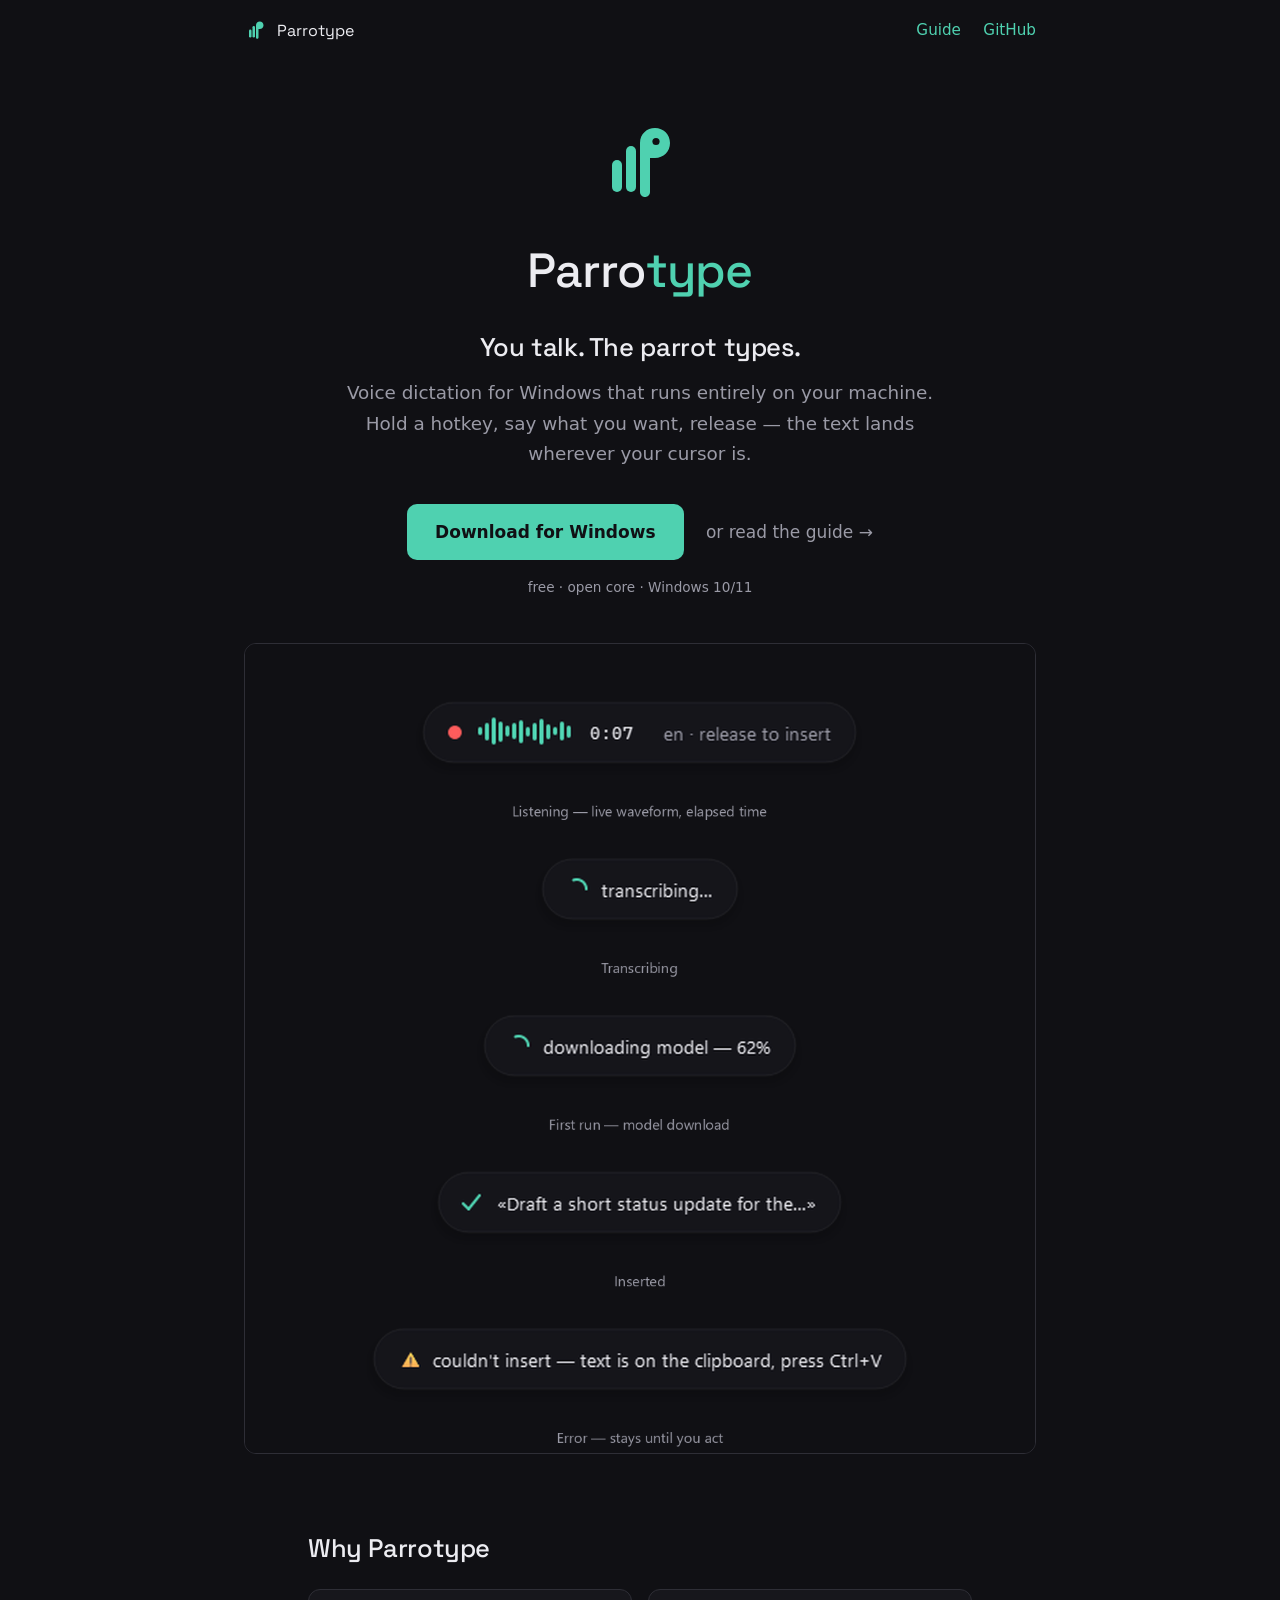
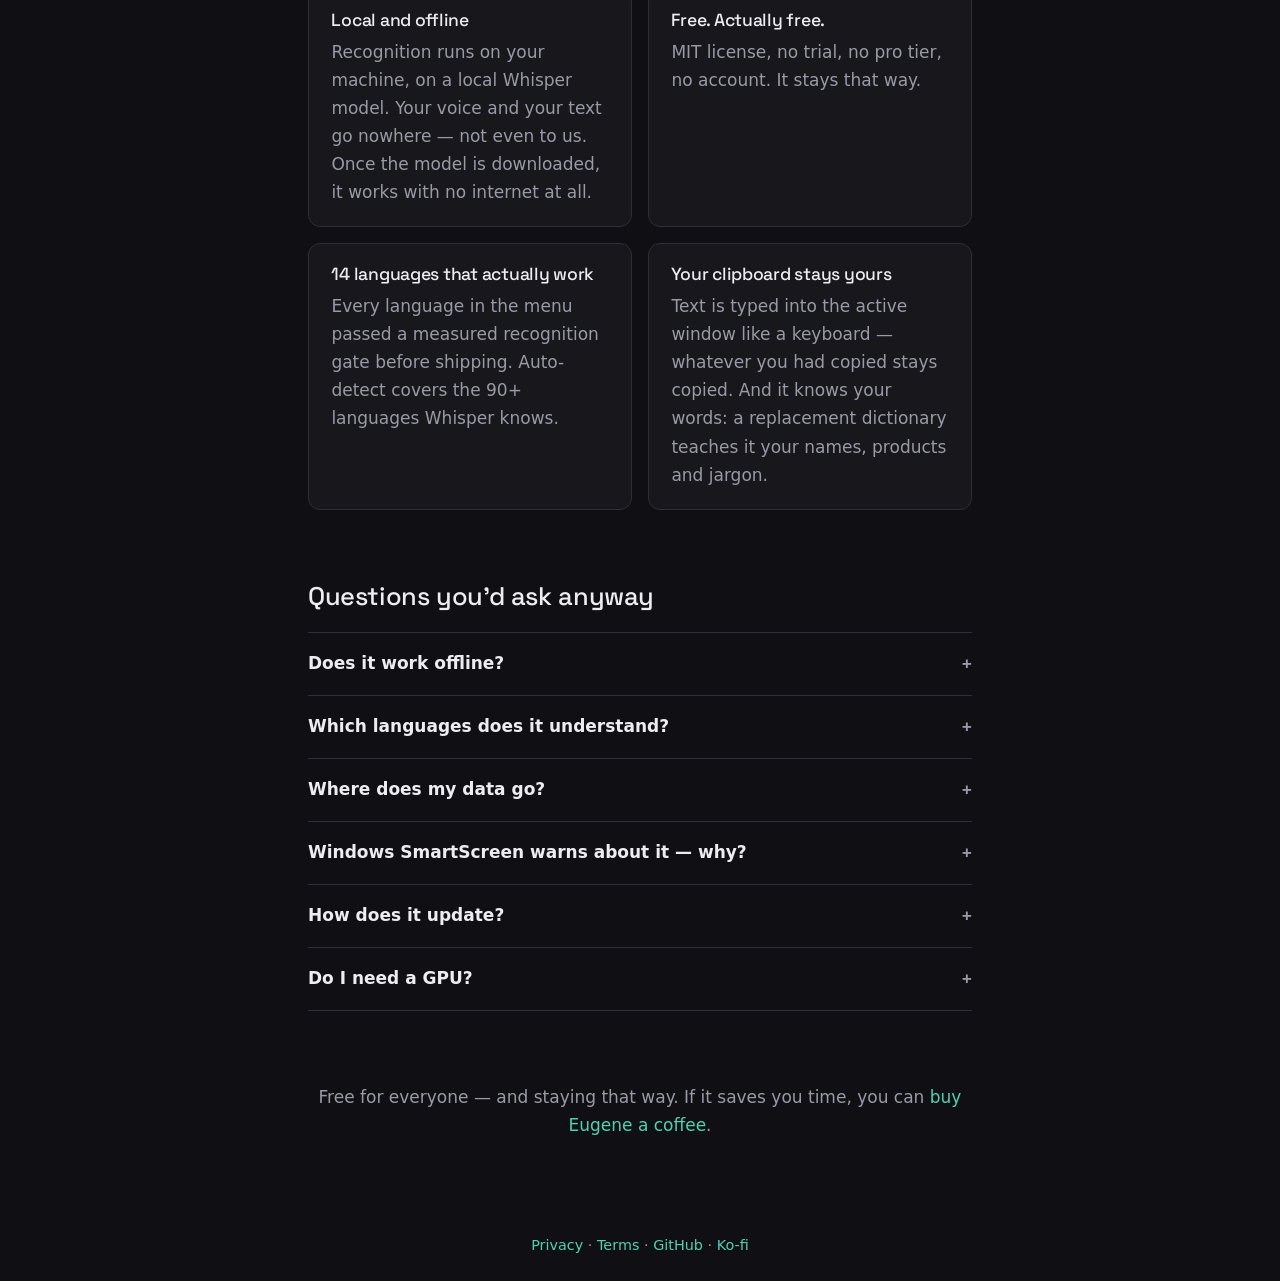
==== docs/site/index.html @ 649d9f48 "feat(site): landing + guide + legal pages, social preview, Pages deploy docs/site/: self-contained s" ====
<!DOCTYPE html>
<html lang="en">
<head>
<meta charset="utf-8">
<meta name="viewport" content="width=device-width, initial-scale=1">
<meta name="color-scheme" content="dark">
<meta name="theme-color" content="#101014">
<title>Parrotype — free local voice dictation for Windows</title>
<meta name="description" content="Hold a hotkey, speak, release — the text lands in whatever window you're in. Runs entirely on your machine: no cloud, no account, free forever.">
<link rel="canonical" href="https://yorxenhq.github.io/parrotype/">
<link rel="icon" type="image/svg+xml" href="favicon.svg">
<meta property="og:type" content="website">
<meta property="og:title" content="Parrotype — you talk, the parrot types">
<meta property="og:description" content="Free local voice dictation for Windows. No cloud, no account, works offline.">
<meta property="og:image" content="https://yorxenhq.github.io/parrotype/og.png">
<meta property="og:url" content="https://yorxenhq.github.io/parrotype/">
<meta name="twitter:card" content="summary_large_image">
<style>
:root{--bg:#101014;--surface:#17171C;--text:#ECECF1;--muted:#9A9AA6;--line:#2E2E36;--accent:#4FD1B0;--rec:#FF5C5C}
@font-face{font-family:"Space Grotesk";src:url(fonts/space-grotesk.woff2) format("woff2");font-weight:300 700;font-display:swap}
*{box-sizing:border-box}
body{background:var(--bg);color:var(--text);font:400 1.0625rem/1.65 "Segoe UI Variable Text","Segoe UI",system-ui,sans-serif;margin:0}
h1,h2,h3{font-family:"Space Grotesk","Segoe UI",sans-serif;font-weight:500;line-height:1.15;letter-spacing:-.015em}
code,kbd,pre{font-family:"Cascadia Code","Cascadia Mono",Consolas,ui-monospace,monospace}
a{color:var(--accent);text-decoration:none}
a:hover{text-decoration:underline}
::selection{background:#4FD1B033}
main{max-width:44rem;margin:0 auto;padding:0 1.25rem}
section{margin:4.5rem 0}
img{max-width:100%;border:1px solid var(--line);border-radius:12px}
kbd{background:var(--surface);border:1px solid var(--line);border-bottom-width:2px;border-radius:6px;padding:.1em .45em;font-size:.85em}
header.site{display:flex;align-items:center;justify-content:space-between;gap:1rem;max-width:52rem;margin:0 auto;padding:1.1rem 1.25rem}
header.site .brand{display:flex;align-items:center;gap:.55rem;color:var(--text);font-family:"Space Grotesk","Segoe UI",sans-serif;font-size:1rem}
header.site .brand:hover{text-decoration:none}
header.site nav{display:flex;gap:1.4rem;font-size:.95rem}
.hero{max-width:52rem;margin:3.5rem auto 0;padding:0 1.25rem;text-align:center}
.hero .mark{height:96px;width:auto}
.hero .wordmark{font-family:"Space Grotesk","Segoe UI",sans-serif;font-size:3rem;font-weight:500;letter-spacing:-.015em;margin:.6rem 0 0}
.hero .wordmark span{color:var(--accent)}
.hero h1{font-size:1.6rem;font-weight:500;margin:1.4rem 0 0}
.hero .pitch{color:var(--muted);font-size:1.15rem;max-width:38rem;margin:1rem auto 0}
.cta{margin:2.2rem 0 0;display:flex;align-items:center;justify-content:center;gap:1.4rem;flex-wrap:wrap}
.btn{background:var(--accent);color:#101014;font-weight:600;padding:.85rem 1.75rem;border-radius:10px;display:inline-block}
.btn:hover{filter:brightness(1.07);text-decoration:none}
.btn:focus-visible{outline:2px solid var(--accent);outline-offset:3px}
.cta-side{color:var(--muted)}
.fine{color:var(--muted);font-size:.85rem;margin-top:1rem}
.hero .shot{margin-top:2.8rem}
.cards{display:grid;grid-template-columns:repeat(auto-fit,minmax(280px,1fr));gap:1rem;margin-top:1.6rem}
.card{background:var(--surface);border:1px solid var(--line);border-radius:12px;padding:1.25rem 1.4rem}
.card h3{font-size:1.1rem;margin:0 0 .5rem}
.card p{color:var(--muted);margin:0}
details{border-top:1px solid var(--line)}
details:last-of-type{border-bottom:1px solid var(--line)}
summary{font-weight:600;padding:1rem 0;cursor:pointer;list-style:none;display:flex;justify-content:space-between;align-items:baseline;gap:1rem}
summary::-webkit-details-marker{display:none}
summary::after{content:"+";color:var(--muted);font-family:"Cascadia Code",Consolas,monospace}
details[open] summary::after{content:"−"}
details p{color:var(--muted);margin:0;padding-bottom:1rem}
.closer{text-align:center;color:var(--muted);margin:4.5rem 0 0}
footer{max-width:52rem;margin:4.5rem auto 0;padding:1.4rem 1.25rem 2.2rem;color:var(--muted);font-size:.9rem;text-align:center}
</style>
</head>
<body>

<header class="site">
  <a class="brand" href="./">
    <svg viewBox="0 0 96 96" width="24" height="24" aria-hidden="true" xmlns="http://www.w3.org/2000/svg"><rect x="20" y="42" width="10" height="32" rx="5" fill="#4FD1B0"/><rect x="34" y="28" width="10" height="46" rx="5" fill="#4FD1B0"/><path d="M48 74 L48 25 C48 16 54.8 10 63 10 C71.5 10 78 16.5 78 25 C78 33.5 71.5 40 63 40 L58 40 L58 74 C58 76.8 55.8 79 53 79 C50.2 79 48 76.8 48 74 Z" fill="#4FD1B0"/></svg>
    Parrotype
  </a>
  <nav>
    <a href="guide.html">Guide</a>
    <a href="https://github.com/yorxenhq/parrotype" rel="noopener">GitHub</a>
  </nav>
</header>

<div class="hero">
  <svg class="mark" viewBox="0 0 96 96" role="img" aria-label="Parrotype mark" xmlns="http://www.w3.org/2000/svg"><rect x="20" y="42" width="10" height="32" rx="5" fill="#4FD1B0"/><rect x="34" y="28" width="10" height="46" rx="5" fill="#4FD1B0"/><path d="M48 74 L48 25 C48 16 54.8 10 63 10 C71.5 10 78 16.5 78 25 C78 33.5 71.5 40 63 40 L58 40 L58 74 C58 76.8 55.8 79 53 79 C50.2 79 48 76.8 48 74 Z" fill="#4FD1B0"/><circle cx="64" cy="23.5" r="3.6" fill="#101014"/></svg>
  <p class="wordmark">Parro<span>type</span></p>
  <h1>You talk. The parrot types.</h1>
  <p class="pitch">Voice dictation for Windows that runs entirely on your machine. Hold a hotkey, say what you want, release — the text lands wherever your cursor is.</p>
  <div class="cta">
    <a class="btn" href="https://github.com/yorxenhq/parrotype/releases/latest" rel="noopener">Download for Windows</a>
    <a class="cta-side" href="guide.html">or read the guide →</a>
  </div>
  <p class="fine">free · open core · Windows 10/11</p>
  <p class="shot"><img src="img/pill-states.png" width="1100" alt="The Parrotype overlay pill: listening with a live waveform, transcribing, model download, inserted text, error state"></p>
</div>

<main>

<section>
  <h2>Why Parrotype</h2>
  <div class="cards">
    <div class="card">
      <h3>Local and offline</h3>
      <p>Recognition runs on your machine, on a local Whisper model. Your voice and your text go nowhere — not even to us. Once the model is downloaded, it works with no internet at all.</p>
    </div>
    <div class="card">
      <h3>Free. Actually free.</h3>
      <p>MIT license, no trial, no pro tier, no account. It stays that way.</p>
    </div>
    <div class="card">
      <h3>14 languages that actually work</h3>
      <p>Every language in the menu passed a measured recognition gate before shipping. Auto-detect covers the 90+ languages Whisper knows.</p>
    </div>
    <div class="card">
      <h3>Your clipboard stays yours</h3>
      <p>Text is typed into the active window like a keyboard — whatever you had copied stays copied. And it knows your words: a replacement dictionary teaches it your names, products and jargon.</p>
    </div>
  </div>
</section>

<section>
  <h2>Questions you'd ask anyway</h2>
  <details>
    <summary>Does it work offline?</summary>
    <p>Yes. The model downloads once on first run — ~75 MB to ~3 GB, you pick the size. After that, recognition is fully local; airplane mode is fine. The only other network call is an optional weekly check for a new version, and you can switch it off in Settings.</p>
  </details>
  <details>
    <summary>Which languages does it understand?</summary>
    <p>English, Russian, Spanish, German, French, Italian, Portuguese, Polish, Ukrainian, Dutch, Turkish, Japanese, Korean and Chinese — each passed a measured recognition-quality gate before it made the menu. Auto-detect covers the 90+ languages Whisper knows. The interface itself speaks English and Russian.</p>
  </details>
  <details>
    <summary>Where does my data go?</summary>
    <p>Nowhere. Audio is processed in memory and transcribed on your machine. Dictation history, if you keep it on, is a local file capped at the last 50 entries — you can clear it or turn it off. No accounts, no telemetry, no analytics.</p>
  </details>
  <details>
    <summary>Windows SmartScreen warns about it — why?</summary>
    <p>The installer isn't code-signed yet: certificates cost real money and Parrotype is free. Click "More info", then "Run anyway". If you'd rather trust the code than us — it's open source, build it yourself in four commands.</p>
  </details>
  <details>
    <summary>How does it update?</summary>
    <p>It doesn't touch anything by itself. Once a week it can ask GitHub whether a new version is out — one anonymous request, nothing about you is sent, and you can turn it off. Updating is just downloading the new installer.</p>
  </details>
  <details>
    <summary>Do I need a GPU?</summary>
    <p>No. On a regular CPU a phrase takes a couple of seconds with the default model. An NVIDIA GPU makes it near-instant — a 13-second phrase in about 0.8 s, measured — but that build runs from source.</p>
  </details>
</section>

<p class="closer">Free for everyone — and staying that way. If it saves you time, you can <a href="https://ko-fi.com/eugene_vovk" rel="noopener">buy Eugene a coffee</a>.</p>

</main>

<footer>
  <a href="privacy.html">Privacy</a> · <a href="terms.html">Terms</a> · <a href="https://github.com/yorxenhq/parrotype" rel="noopener">GitHub</a> · <a href="https://ko-fi.com/eugene_vovk" rel="noopener">Ko-fi</a>
</footer>

<script type="application/ld+json">
{
  "@context": "https://schema.org",
  "@type": "SoftwareApplication",
  "name": "Parrotype",
  "operatingSystem": "Windows 10, Windows 11",
  "applicationCategory": "UtilitiesApplication",
  "offers": { "@type": "Offer", "price": "0", "priceCurrency": "USD" },
  "downloadUrl": "https://github.com/yorxenhq/parrotype/releases/latest",
  "softwareVersion": "1.0.0",
  "license": "https://github.com/yorxenhq/parrotype/blob/main/LICENSE",
  "url": "https://yorxenhq.github.io/parrotype/",
  "image": "https://yorxenhq.github.io/parrotype/og.png",
  "screenshot": "https://yorxenhq.github.io/parrotype/img/pill-states.png",
  "author": { "@type": "Person", "name": "Eugene" }
}
</script>
<script type="application/ld+json">
{
  "@context": "https://schema.org",
  "@type": "FAQPage",
  "mainEntity": [
    {
      "@type": "Question",
      "name": "Does it work offline?",
      "acceptedAnswer": { "@type": "Answer", "text": "Yes. The model downloads once on first run — ~75 MB to ~3 GB, you pick the size. After that, recognition is fully local; airplane mode is fine. The only other network call is an optional weekly check for a new version, and you can switch it off in Settings." }
    },
    {
      "@type": "Question",
      "name": "Which languages does it understand?",
      "acceptedAnswer": { "@type": "Answer", "text": "English, Russian, Spanish, German, French, Italian, Portuguese, Polish, Ukrainian, Dutch, Turkish, Japanese, Korean and Chinese — each passed a measured recognition-quality gate before it made the menu. Auto-detect covers the 90+ languages Whisper knows. The interface itself speaks English and Russian." }
    },
    {
      "@type": "Question",
      "name": "Where does my data go?",
      "acceptedAnswer": { "@type": "Answer", "text": "Nowhere. Audio is processed in memory and transcribed on your machine. Dictation history, if you keep it on, is a local file capped at the last 50 entries — you can clear it or turn it off. No accounts, no telemetry, no analytics." }
    },
    {
      "@type": "Question",
      "name": "Windows SmartScreen warns about it — why?",
      "acceptedAnswer": { "@type": "Answer", "text": "The installer isn't code-signed yet: certificates cost real money and Parrotype is free. Click \"More info\", then \"Run anyway\". If you'd rather trust the code than us — it's open source, build it yourself in four commands." }
    },
    {
      "@type": "Question",
      "name": "How does it update?",
      "acceptedAnswer": { "@type": "Answer", "text": "It doesn't touch anything by itself. Once a week it can ask GitHub whether a new version is out — one anonymous request, nothing about you is sent, and you can turn it off. Updating is just downloading the new installer." }
    },
    {
      "@type": "Question",
      "name": "Do I need a GPU?",
      "acceptedAnswer": { "@type": "Answer", "text": "No. On a regular CPU a phrase takes a couple of seconds with the default model. An NVIDIA GPU makes it near-instant — a 13-second phrase in about 0.8 s, measured — but that build runs from source." }
    }
  ]
}
</script>

</body>
</html>
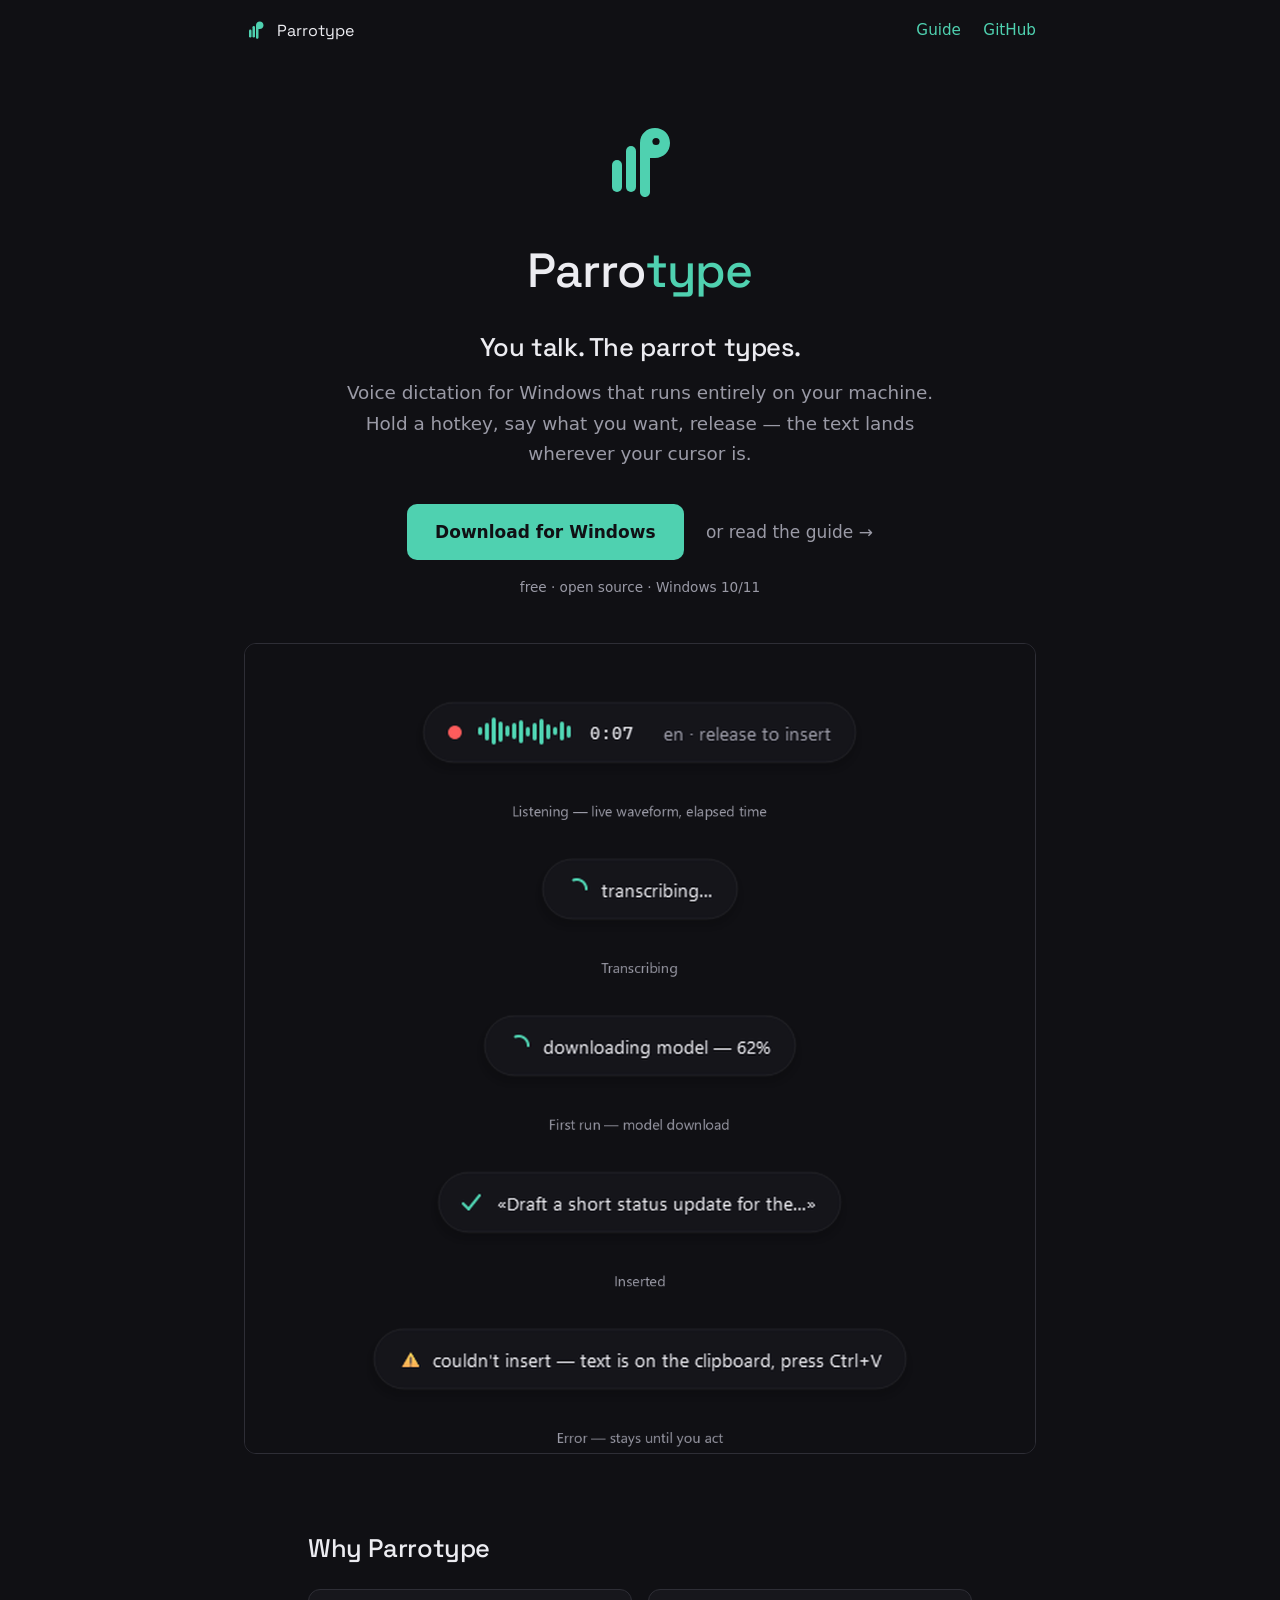
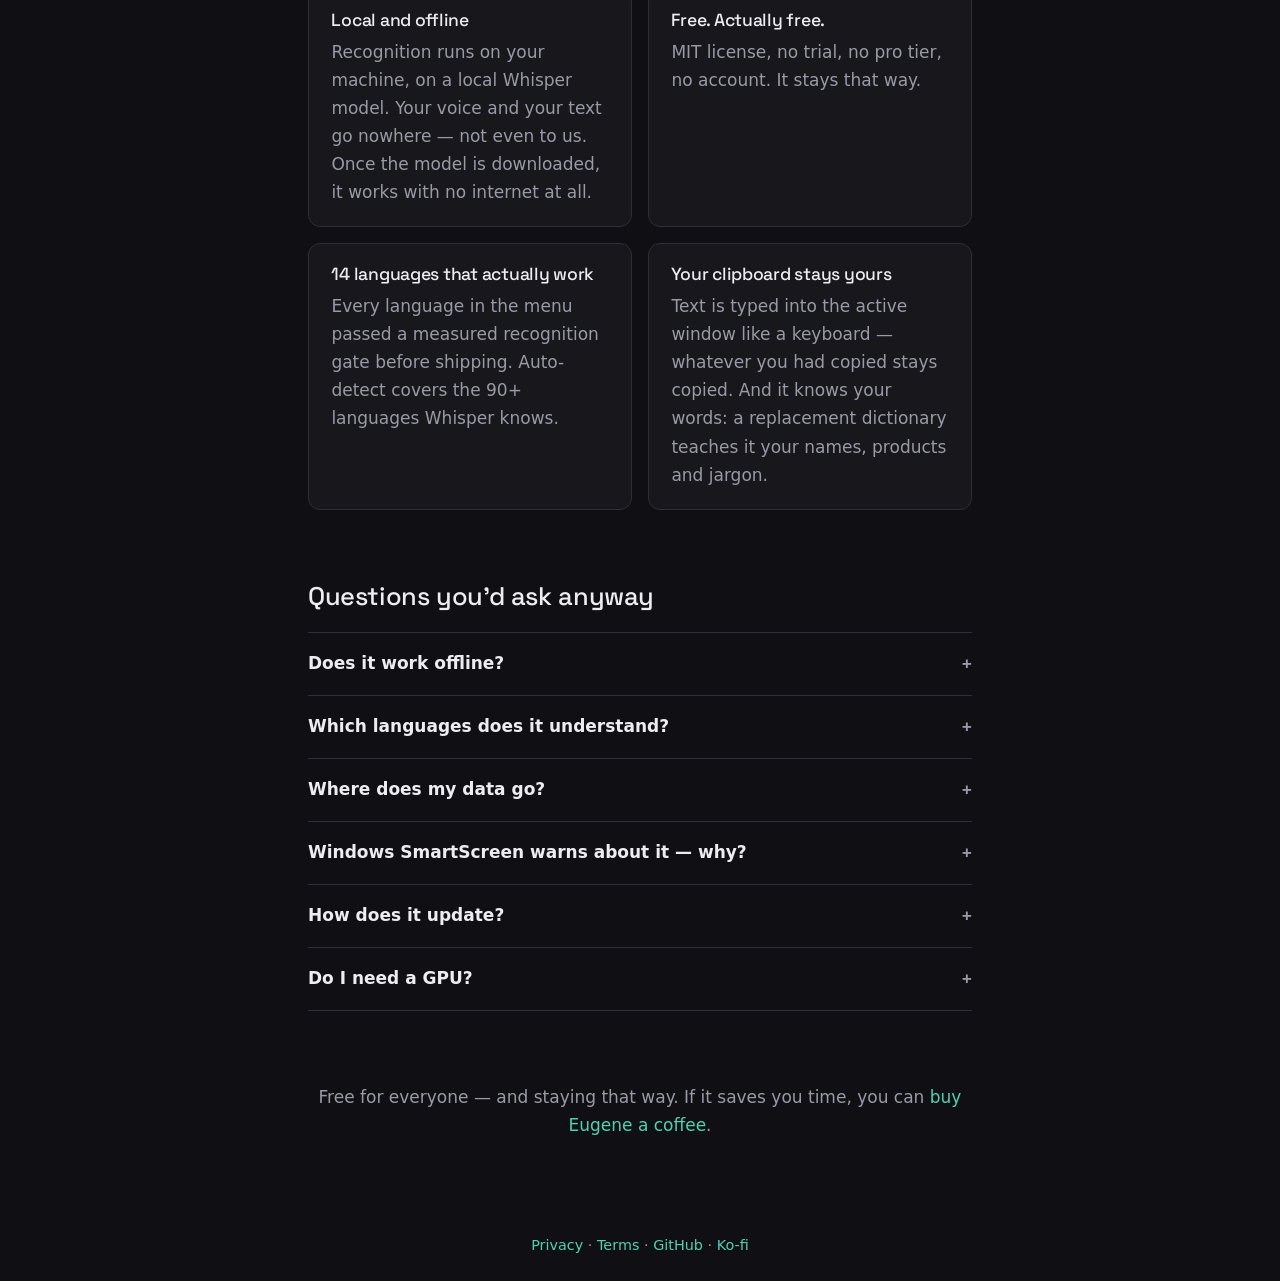
==== commit 77be5bd4: "polish: cherry-pass reviewer nits — open source wording, OFL shipped with site font, EN comment in R" ====
--- a/docs/site/index.html
+++ b/docs/site/index.html
@@ -83,7 +83,7 @@
     <a class="btn" href="https://github.com/yorxenhq/parrotype/releases/latest" rel="noopener">Download for Windows</a>
     <a class="cta-side" href="guide.html">or read the guide →</a>
   </div>
-  <p class="fine">free · open core · Windows 10/11</p>
+  <p class="fine">free · open source · Windows 10/11</p>
   <p class="shot"><img src="img/pill-states.png" width="1100" alt="The Parrotype overlay pill: listening with a live waveform, transcribing, model download, inserted text, error state"></p>
 </div>
 
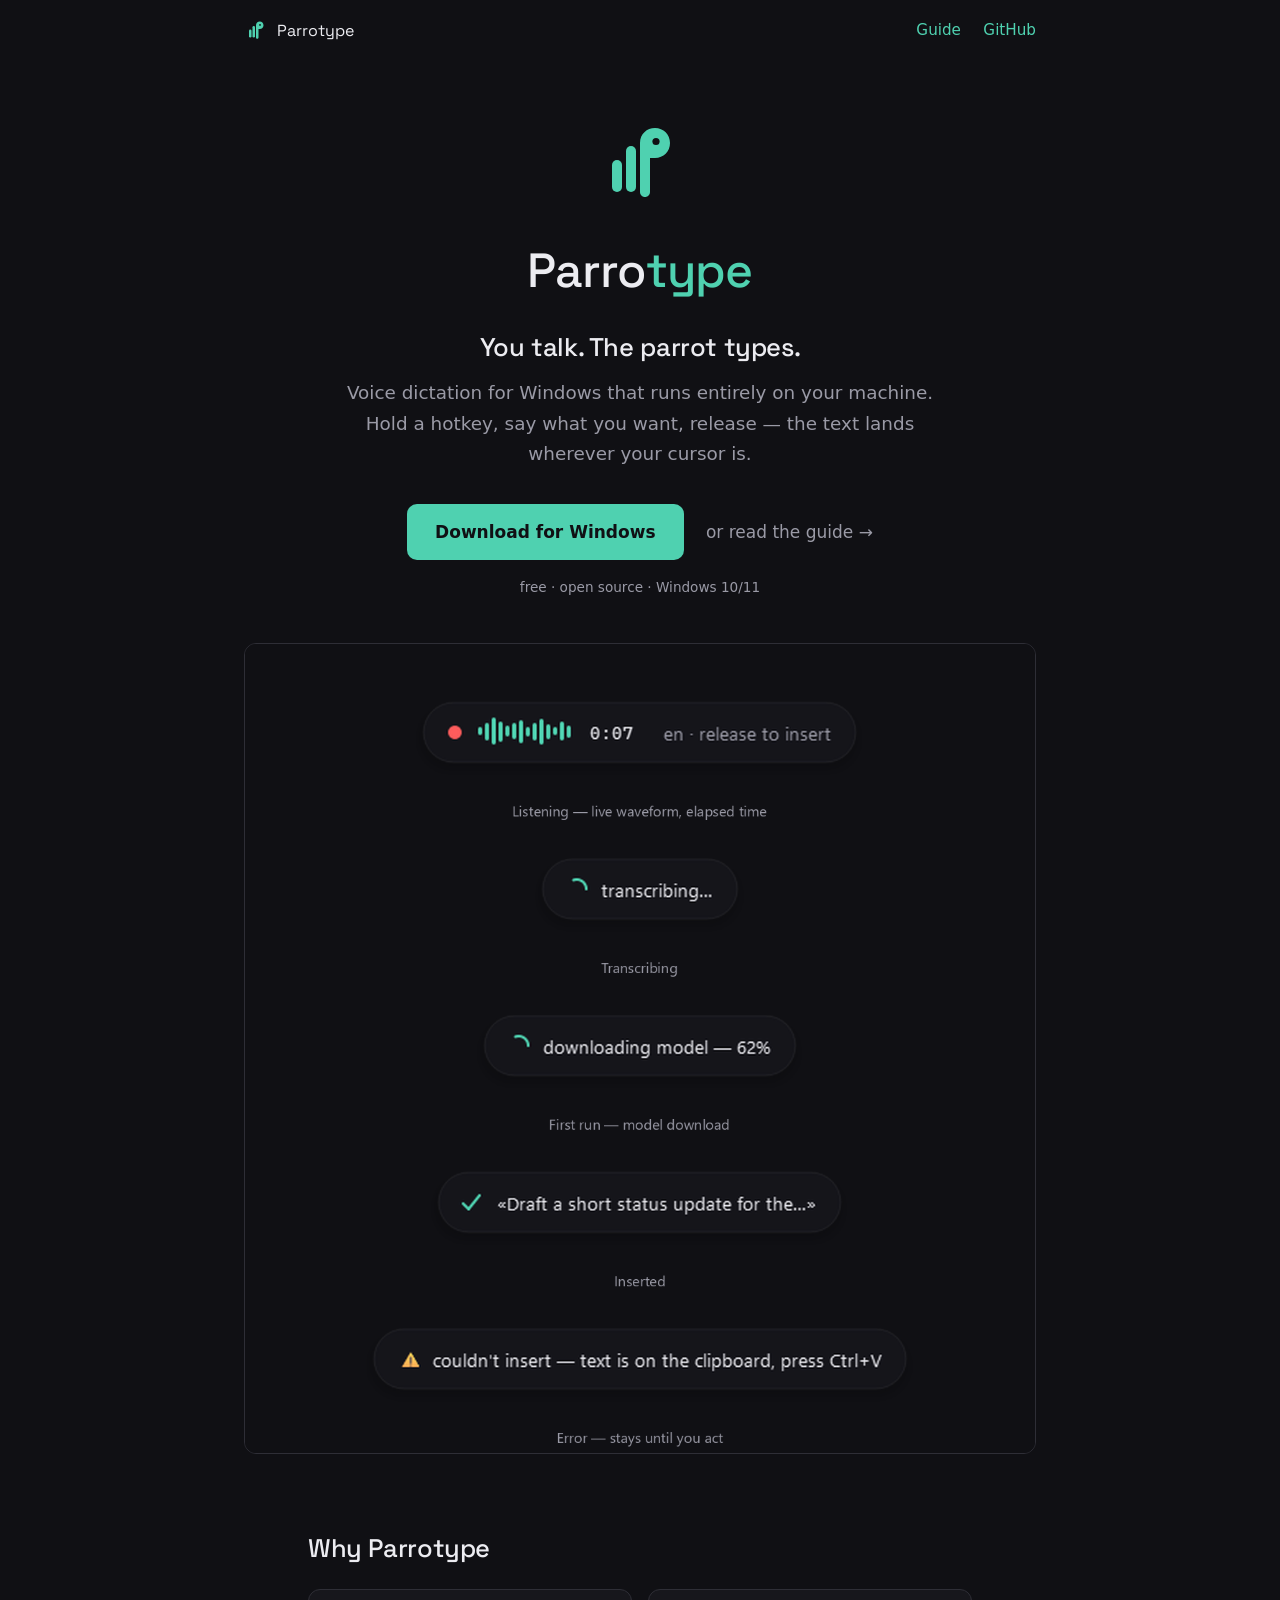
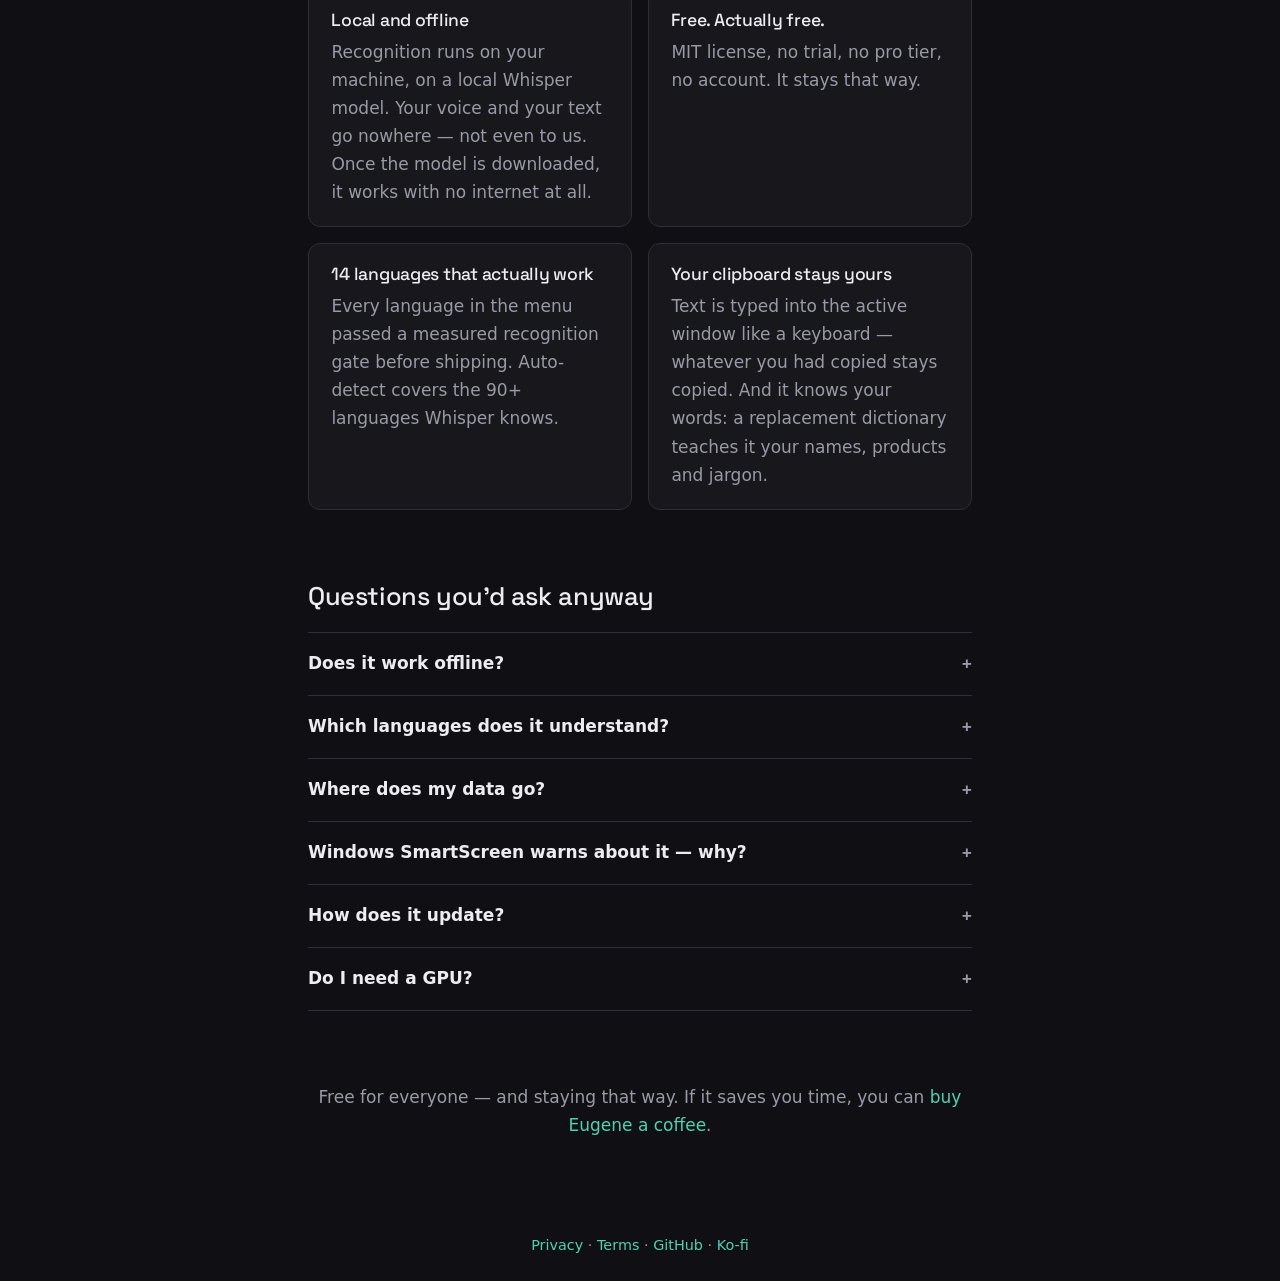
==== commit 5cd7e4d4: "brand: enforce eye-version everywhere visible; sidebar mark grey+dimmed (owner pick B); site nav get" ====
--- a/docs/site/index.html
+++ b/docs/site/index.html
@@ -65,7 +65,7 @@
 
 <header class="site">
   <a class="brand" href="./">
-    <svg viewBox="0 0 96 96" width="24" height="24" aria-hidden="true" xmlns="http://www.w3.org/2000/svg"><rect x="20" y="42" width="10" height="32" rx="5" fill="#4FD1B0"/><rect x="34" y="28" width="10" height="46" rx="5" fill="#4FD1B0"/><path d="M48 74 L48 25 C48 16 54.8 10 63 10 C71.5 10 78 16.5 78 25 C78 33.5 71.5 40 63 40 L58 40 L58 74 C58 76.8 55.8 79 53 79 C50.2 79 48 76.8 48 74 Z" fill="#4FD1B0"/></svg>
+    <svg viewBox="0 0 96 96" width="24" height="24" aria-hidden="true" xmlns="http://www.w3.org/2000/svg"><rect x="20" y="42" width="10" height="32" rx="5" fill="#4FD1B0"/><rect x="34" y="28" width="10" height="46" rx="5" fill="#4FD1B0"/><path d="M48 74 L48 25 C48 16 54.8 10 63 10 C71.5 10 78 16.5 78 25 C78 33.5 71.5 40 63 40 L58 40 L58 74 C58 76.8 55.8 79 53 79 C50.2 79 48 76.8 48 74 Z" fill="#4FD1B0"/><circle cx="64" cy="23.5" r="3.6" fill="#101014"/></svg>
     Parrotype
   </a>
   <nav>
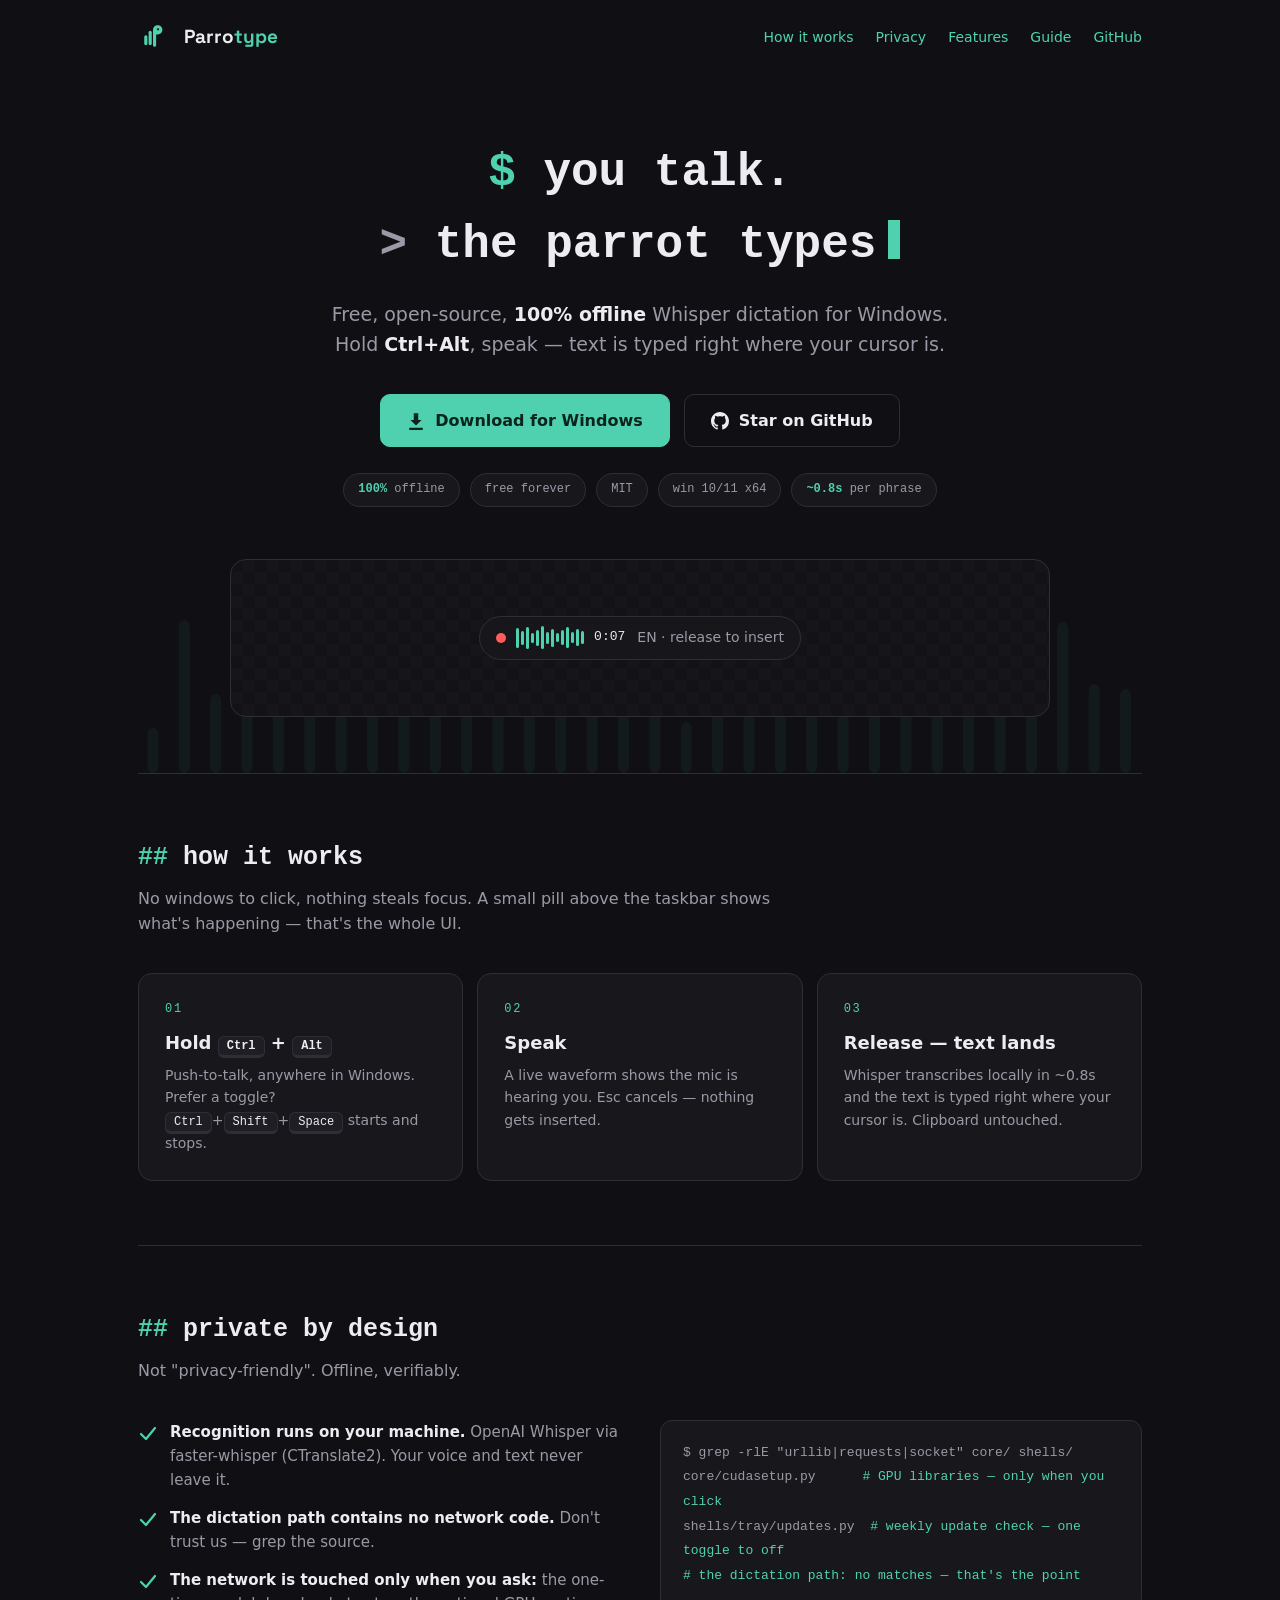
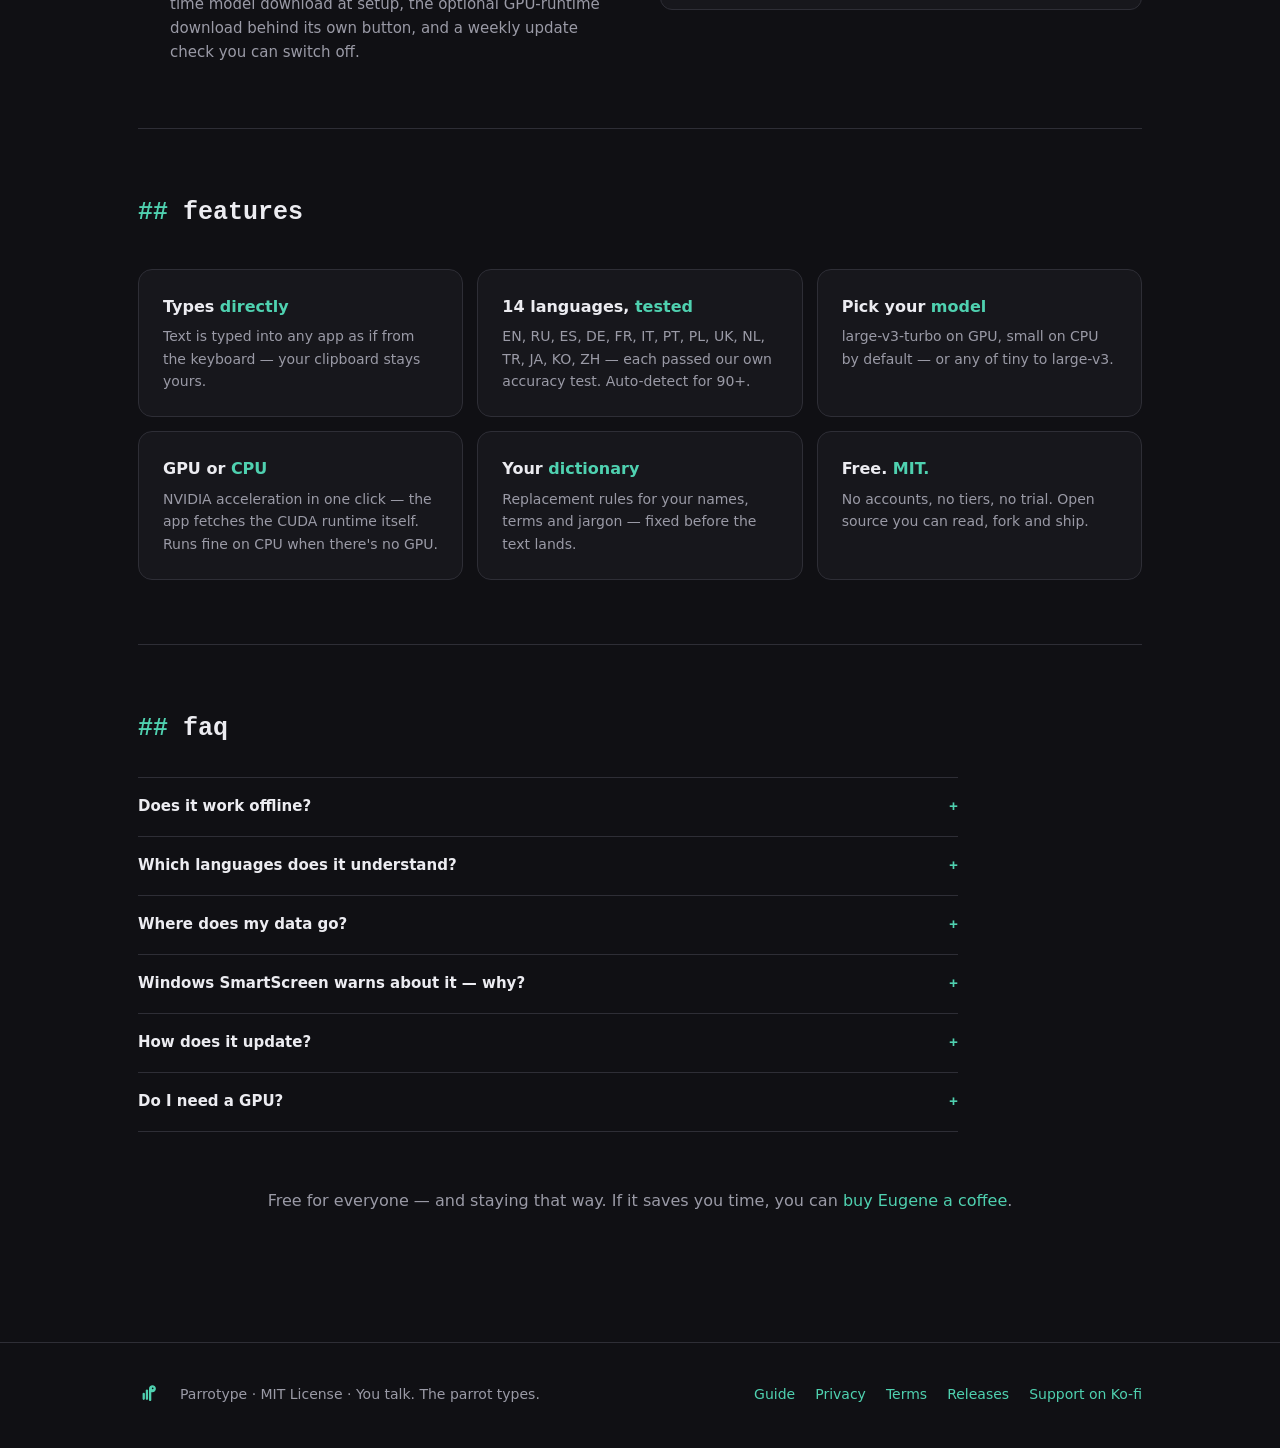
==== commit 8da992fb: "feat(site): implement the refined landing from the design kit - terminal hero ($ you talk. > the par" ====
--- a/docs/site/index.html
+++ b/docs/site/index.html
@@ -5,146 +5,189 @@
 <meta name="viewport" content="width=device-width, initial-scale=1">
 <meta name="color-scheme" content="dark">
 <meta name="theme-color" content="#101014">
-<title>Parrotype — free local voice dictation for Windows</title>
-<meta name="description" content="Hold a hotkey, speak, release — the text lands in whatever window you're in. Runs entirely on your machine: no cloud, no account, free forever.">
+<title>Parrotype — you talk, the parrot types</title>
+<meta name="description" content="Free, open-source, 100% offline Whisper dictation for Windows. Hold Ctrl+Alt, speak — text is typed right where your cursor is.">
 <link rel="canonical" href="https://yorxenhq.github.io/parrotype/">
 <link rel="icon" type="image/svg+xml" href="favicon.svg">
 <meta property="og:type" content="website">
 <meta property="og:title" content="Parrotype — you talk, the parrot types">
-<meta property="og:description" content="Free local voice dictation for Windows. No cloud, no account, works offline.">
+<meta property="og:description" content="Free, open-source, 100% offline Whisper dictation for Windows.">
 <meta property="og:image" content="https://yorxenhq.github.io/parrotype/og.png">
 <meta property="og:url" content="https://yorxenhq.github.io/parrotype/">
 <meta name="twitter:card" content="summary_large_image">
 <style>
-:root{--bg:#101014;--surface:#17171C;--text:#ECECF1;--muted:#9A9AA6;--line:#2E2E36;--accent:#4FD1B0;--rec:#FF5C5C}
+*{margin:0;padding:0;box-sizing:border-box}
+:root{--bg:#101014;--ov:rgba(23,23,28,.88);--surf:#17171C;--card:#1E1E24;--line:#2E2E36;--text:#ECECF1;--mut:#9A9AA6;--mint:#4FD1B0;--rec:#FF5C5C}
 @font-face{font-family:"Space Grotesk";src:url(fonts/space-grotesk.woff2) format("woff2");font-weight:300 700;font-display:swap}
-*{box-sizing:border-box}
-body{background:var(--bg);color:var(--text);font:400 1.0625rem/1.65 "Segoe UI Variable Text","Segoe UI",system-ui,sans-serif;margin:0}
-h1,h2,h3{font-family:"Space Grotesk","Segoe UI",sans-serif;font-weight:500;line-height:1.15;letter-spacing:-.015em}
-code,kbd,pre{font-family:"Cascadia Code","Cascadia Mono",Consolas,ui-monospace,monospace}
-a{color:var(--accent);text-decoration:none}
-a:hover{text-decoration:underline}
-::selection{background:#4FD1B033}
-main{max-width:44rem;margin:0 auto;padding:0 1.25rem}
-section{margin:4.5rem 0}
-img{max-width:100%;border:1px solid var(--line);border-radius:12px}
-kbd{background:var(--surface);border:1px solid var(--line);border-bottom-width:2px;border-radius:6px;padding:.1em .45em;font-size:.85em}
-header.site{display:flex;align-items:center;justify-content:space-between;gap:1rem;max-width:52rem;margin:0 auto;padding:1.1rem 1.25rem}
-header.site .brand{display:flex;align-items:center;gap:.55rem;color:var(--text);font-family:"Space Grotesk","Segoe UI",sans-serif;font-size:1rem}
-header.site .brand:hover{text-decoration:none}
-header.site nav{display:flex;gap:1.4rem;font-size:.95rem}
-.hero{max-width:52rem;margin:3.5rem auto 0;padding:0 1.25rem;text-align:center}
-.hero .mark{height:96px;width:auto}
-.hero .wordmark{font-family:"Space Grotesk","Segoe UI",sans-serif;font-size:3rem;font-weight:500;letter-spacing:-.015em;margin:.6rem 0 0}
-.hero .wordmark span{color:var(--accent)}
-.hero h1{font-size:1.6rem;font-weight:500;margin:1.4rem 0 0}
-.hero .pitch{color:var(--muted);font-size:1.15rem;max-width:38rem;margin:1rem auto 0}
-.cta{margin:2.2rem 0 0;display:flex;align-items:center;justify-content:center;gap:1.4rem;flex-wrap:wrap}
-.btn{background:var(--accent);color:#101014;font-weight:600;padding:.85rem 1.75rem;border-radius:10px;display:inline-block}
-.btn:hover{filter:brightness(1.07);text-decoration:none}
-.btn:focus-visible{outline:2px solid var(--accent);outline-offset:3px}
-.cta-side{color:var(--muted)}
-.fine{color:var(--muted);font-size:.85rem;margin-top:1rem}
-.hero .shot{margin-top:2.8rem}
-.cards{display:grid;grid-template-columns:repeat(auto-fit,minmax(280px,1fr));gap:1rem;margin-top:1.6rem}
-.card{background:var(--surface);border:1px solid var(--line);border-radius:12px;padding:1.25rem 1.4rem}
-.card h3{font-size:1.1rem;margin:0 0 .5rem}
-.card p{color:var(--muted);margin:0}
+body{background:var(--bg);color:var(--text);font-family:"Segoe UI Variable","Segoe UI",system-ui,sans-serif;line-height:1.6}
+.mono{font-family:"Cascadia Mono","Consolas",monospace}
+.sg{font-family:'Space Grotesk',"Segoe UI Variable","Segoe UI",sans-serif}
+a{color:var(--mint);text-decoration:none}a:hover{color:#7FE3C9}
+.wrap{max-width:1060px;margin:0 auto;padding:0 28px}
+nav{display:flex;align-items:center;gap:16px;padding:22px 0}
+nav .nm{font-weight:700;font-size:19px}
+nav .nm .a{color:var(--mint)}
+nav .sp{margin-left:auto;display:flex;gap:22px;font-size:14px;flex-wrap:wrap}
+.hero{padding:64px 0 56px;text-align:center;position:relative}
+.hero>*{position:relative;z-index:1}
+.wavebg{z-index:0!important}
+.hero h1{font-size:clamp(28px,4.2vw,46px);font-weight:600;line-height:1.55}
+.hero .mm{color:var(--mut)}
+.cur{display:inline-block;width:12px;height:.85em;background:var(--mint);vertical-align:-2px;margin-left:12px;animation:blink 1.2s steps(1) infinite}
+@keyframes blink{50%{opacity:0}}
+.hero h1 .a{color:var(--mint)}
+.hero .sub{font-size:19px;color:var(--mut);max-width:640px;margin:18px auto 0}
+.hero .sub b{color:var(--text);font-weight:600}
+.cta{display:flex;gap:14px;justify-content:center;margin-top:34px;flex-wrap:wrap}
+.btn{display:inline-flex;align-items:center;gap:10px;border-radius:10px;padding:13px 26px;font-size:16px;font-weight:600;border:1px solid var(--line);transition:background .15s,border-color .15s}
+.btn.p{background:var(--mint);color:#0B241D;border-color:var(--mint)}
+.btn.p:hover{background:#66DBBE;color:#0B241D}
+.btn.s{color:var(--text)}
+.btn.s:hover{border-color:#4a4a56;color:var(--text)}
+.btn:focus-visible{outline:2px solid var(--mint);outline-offset:3px}
+.chips{display:flex;gap:10px;justify-content:center;margin-top:26px;flex-wrap:wrap}
+.chip{font-family:"Cascadia Mono","Consolas",monospace;font-size:12px;border:1px solid var(--line);border-radius:999px;padding:6px 14px;background:var(--surf);color:var(--mut);white-space:nowrap}
+.chip b{color:var(--mint);font-weight:600}
+.demo{margin:52px auto 0;max-width:820px;background:repeating-conic-gradient(#15151A 0% 25%,#121217 0% 50%) 0 0/24px 24px;border:1px solid var(--line);border-radius:16px;padding:56px 20px;display:flex;justify-content:center}
+.pill{height:44px;border-radius:22px;background:var(--ov);border:1px solid var(--line);display:inline-flex;align-items:center;padding:0 16px;font-size:14px;white-space:nowrap}
+.rec{width:10px;height:10px;border-radius:50%;background:var(--rec);animation:pulse 1.5s ease-in-out infinite}
+@keyframes pulse{0%,100%{opacity:1}50%{opacity:.45}}
+.wave{display:flex;align-items:center;gap:2px;height:24px;margin-left:10px}
+.wave i{width:3px;border-radius:1.5px;background:var(--mint);display:block;animation:wv 1.1s ease-in-out infinite}
+@keyframes wv{0%,100%{transform:scaleY(.35)}50%{transform:scaleY(1)}}
+@media(prefers-reduced-motion:reduce){.cur,.rec,.wave i{animation:none}}
+.timer{font-family:"Cascadia Mono","Consolas",monospace;font-size:13px;margin-left:10px}
+.hint{color:var(--mut);margin-left:12px}
+section{padding:64px 0;border-top:1px solid var(--line)}
+h2{font-family:"Cascadia Mono","Consolas",monospace;font-size:25px;font-weight:600;margin-bottom:8px}
+h2 .hh{color:var(--mint)}
+.lead{color:var(--mut);font-size:16px;max-width:640px}
+.steps{display:grid;grid-template-columns:repeat(3,1fr);gap:14px;margin-top:36px}
+.step{background:var(--surf);border:1px solid var(--line);border-radius:14px;padding:26px}
+.step .n{font-family:"Cascadia Mono","Consolas",monospace;font-size:12px;color:var(--mint);letter-spacing:.14em}
+.step h3{font-size:18px;font-weight:600;margin:10px 0 6px}
+.step p{font-size:14px;color:var(--mut)}
+.key{font-family:"Cascadia Mono","Consolas",monospace;font-size:12px;color:var(--text);border:1px solid var(--line);border-bottom-width:3px;border-radius:6px;padding:2px 8px;background:var(--card);white-space:nowrap}
+.grid{display:grid;grid-template-columns:repeat(3,1fr);gap:14px;margin-top:36px}
+.f{background:var(--surf);border:1px solid var(--line);border-radius:14px;padding:24px}
+.f h3{font-size:16px;font-weight:600;margin-bottom:6px}
+.f p{font-size:14px;color:var(--mut)}
+.f h3 .a{color:var(--mint)}
+.priv{display:grid;grid-template-columns:1fr 1fr;gap:40px;align-items:start;margin-top:36px}
+.priv ul{list-style:none;display:flex;flex-direction:column;gap:14px}
+.priv li{display:flex;gap:12px;font-size:15px;color:var(--mut)}
+.priv li b{color:var(--text);font-weight:600}
+.tick{flex:none;width:20px;height:20px;margin-top:3px}
+.code{background:var(--surf);border:1px solid var(--line);border-radius:12px;padding:20px 22px;font-family:"Cascadia Mono","Consolas",monospace;font-size:13px;color:var(--mut);line-height:1.9;overflow-x:auto}
+.code .c{color:var(--mint)}
+.faq{max-width:820px;margin-top:28px}
 details{border-top:1px solid var(--line)}
 details:last-of-type{border-bottom:1px solid var(--line)}
-summary{font-weight:600;padding:1rem 0;cursor:pointer;list-style:none;display:flex;justify-content:space-between;align-items:baseline;gap:1rem}
+summary{font-weight:600;font-size:15px;padding:16px 0;cursor:pointer;list-style:none;display:flex;justify-content:space-between;align-items:baseline;gap:16px}
 summary::-webkit-details-marker{display:none}
-summary::after{content:"+";color:var(--muted);font-family:"Cascadia Code",Consolas,monospace}
+summary::after{content:"+";color:var(--mint);font-family:"Cascadia Mono","Consolas",monospace;flex:none}
 details[open] summary::after{content:"−"}
-details p{color:var(--muted);margin:0;padding-bottom:1rem}
-.closer{text-align:center;color:var(--muted);margin:4.5rem 0 0}
-footer{max-width:52rem;margin:4.5rem auto 0;padding:1.4rem 1.25rem 2.2rem;color:var(--muted);font-size:.9rem;text-align:center}
+details p{color:var(--mut);font-size:14px;margin:0;padding:0 0 16px}
+.closer{text-align:center;color:var(--mut);padding:56px 0 0}
+footer{border-top:1px solid var(--line);padding:40px 0 56px;margin-top:64px}
+.frow{display:flex;align-items:center;gap:20px;flex-wrap:wrap;font-size:14px;color:var(--mut)}
+.frow .sp{margin-left:auto;display:flex;gap:20px;flex-wrap:wrap}
+@media(max-width:820px){.steps,.grid{grid-template-columns:1fr}.priv{grid-template-columns:1fr}}
 </style>
 </head>
 <body>
-
-<header class="site">
-  <a class="brand" href="./">
-    <svg viewBox="0 0 96 96" width="24" height="24" aria-hidden="true" xmlns="http://www.w3.org/2000/svg"><rect x="20" y="42" width="10" height="32" rx="5" fill="#4FD1B0"/><rect x="34" y="28" width="10" height="46" rx="5" fill="#4FD1B0"/><path d="M48 74 L48 25 C48 16 54.8 10 63 10 C71.5 10 78 16.5 78 25 C78 33.5 71.5 40 63 40 L58 40 L58 74 C58 76.8 55.8 79 53 79 C50.2 79 48 76.8 48 74 Z" fill="#4FD1B0"/><circle cx="64" cy="23.5" r="3.6" fill="#101014"/></svg>
-    Parrotype
-  </a>
-  <nav>
-    <a href="guide.html">Guide</a>
-    <a href="https://github.com/yorxenhq/parrotype" rel="noopener">GitHub</a>
-  </nav>
-</header>
+<div class="wrap">
+<nav>
+  <svg width="30" height="30" viewBox="0 0 96 96" xmlns="http://www.w3.org/2000/svg" aria-hidden="true"><rect x="20" y="42" width="10" height="32" rx="5" fill="#4FD1B0"></rect><rect x="34" y="28" width="10" height="46" rx="5" fill="#4FD1B0"></rect><path d="M48 74 L48 25 C48 16 54.8 10 63 10 C71.5 10 78 16.5 78 25 C78 33.5 71.5 40 63 40 L58 40 L58 74 C58 76.8 55.8 79 53 79 C50.2 79 48 76.8 48 74 Z" fill="#4FD1B0"></path><circle cx="64" cy="23.5" r="3.6" fill="#101014"></circle></svg>
+  <span class="nm sg">Parro<span class="a">type</span></span>
+  <span class="sp"><a href="#how">How it works</a><a href="#privacy">Privacy</a><a href="#features">Features</a><a href="guide.html">Guide</a><a href="https://github.com/yorxenhq/parrotype" rel="noopener">GitHub</a></span>
+</nav>
 
 <div class="hero">
-  <svg class="mark" viewBox="0 0 96 96" role="img" aria-label="Parrotype mark" xmlns="http://www.w3.org/2000/svg"><rect x="20" y="42" width="10" height="32" rx="5" fill="#4FD1B0"/><rect x="34" y="28" width="10" height="46" rx="5" fill="#4FD1B0"/><path d="M48 74 L48 25 C48 16 54.8 10 63 10 C71.5 10 78 16.5 78 25 C78 33.5 71.5 40 63 40 L58 40 L58 74 C58 76.8 55.8 79 53 79 C50.2 79 48 76.8 48 74 Z" fill="#4FD1B0"/><circle cx="64" cy="23.5" r="3.6" fill="#101014"/></svg>
-  <p class="wordmark">Parro<span>type</span></p>
-  <h1>You talk. The parrot types.</h1>
-  <p class="pitch">Voice dictation for Windows that runs entirely on your machine. Hold a hotkey, say what you want, release — the text lands wherever your cursor is.</p>
+<svg class="wavebg" style="position:absolute;left:0;bottom:0;width:100%;height:180px;z-index:0;pointer-events:none" viewBox="0 0 1280 180" preserveAspectRatio="none" aria-hidden="true"><g fill="#4FD1B0" opacity="0.05"><rect x="12" y="135" width="14" height="45" rx="7"></rect><rect x="52" y="27" width="14" height="153" rx="7"></rect><rect x="92" y="101" width="14" height="79" rx="7"></rect><rect x="132" y="110" width="14" height="70" rx="7"></rect><rect x="172" y="50" width="14" height="130" rx="7"></rect><rect x="212" y="73" width="14" height="107" rx="7"></rect><rect x="252" y="96" width="14" height="84" rx="7"></rect><rect x="292" y="47" width="14" height="133" rx="7"></rect><rect x="332" y="47" width="14" height="133" rx="7"></rect><rect x="372" y="71" width="14" height="109" rx="7"></rect><rect x="412" y="55" width="14" height="125" rx="7"></rect><rect x="452" y="61" width="14" height="119" rx="7"></rect><rect x="492" y="39" width="14" height="141" rx="7"></rect><rect x="532" y="107" width="14" height="73" rx="7"></rect><rect x="572" y="91" width="14" height="89" rx="7"></rect><rect x="612" y="52" width="14" height="128" rx="7"></rect><rect x="652" y="53" width="14" height="127" rx="7"></rect><rect x="692" y="129" width="14" height="51" rx="7"></rect><rect x="732" y="55" width="14" height="125" rx="7"></rect><rect x="772" y="80" width="14" height="100" rx="7"></rect><rect x="812" y="27" width="14" height="153" rx="7"></rect><rect x="852" y="41" width="14" height="139" rx="7"></rect><rect x="892" y="121" width="14" height="59" rx="7"></rect><rect x="932" y="75" width="14" height="105" rx="7"></rect><rect x="972" y="27" width="14" height="153" rx="7"></rect><rect x="1012" y="54" width="14" height="126" rx="7"></rect><rect x="1052" y="60" width="14" height="120" rx="7"></rect><rect x="1092" y="67" width="14" height="113" rx="7"></rect><rect x="1132" y="28" width="14" height="152" rx="7"></rect><rect x="1172" y="29" width="14" height="151" rx="7"></rect><rect x="1212" y="91" width="14" height="89" rx="7"></rect><rect x="1252" y="96" width="14" height="84" rx="7"></rect></g></svg>
+  <h1 class="mono th"><span class="a">$</span> you talk.<br><span class="mm">&gt;</span> the parrot types<span class="cur"></span></h1>
+  <p class="sub">Free, open-source, <b>100% offline</b> Whisper dictation for Windows. Hold <b>Ctrl+Alt</b>, speak — text is typed right where your cursor is.</p>
   <div class="cta">
-    <a class="btn" href="https://github.com/yorxenhq/parrotype/releases/latest" rel="noopener">Download for Windows</a>
-    <a class="cta-side" href="guide.html">or read the guide →</a>
-  </div>
-  <p class="fine">free · open source · Windows 10/11</p>
-  <p class="shot"><img src="img/pill-states.png" width="1100" alt="The Parrotype overlay pill: listening with a live waveform, transcribing, model download, inserted text, error state"></p>
+    <a class="btn p" href="https://github.com/yorxenhq/parrotype/releases"><svg width="18" height="18" viewBox="0 0 16 16" fill="currentColor" aria-hidden="true"><path d="M8 12 3 7h3V1h4v6h3L8 12Zm-6 2h12v2H2v-2Z"></path></svg>Download for Windows</a>
+    <a class="btn s" href="https://github.com/yorxenhq/parrotype" rel="noopener"><svg width="18" height="18" viewBox="0 0 16 16" fill="currentColor" aria-hidden="true"><path d="M8 0C3.58 0 0 3.58 0 8c0 3.54 2.29 6.53 5.47 7.59.4.07.55-.17.55-.38 0-.19-.01-.82-.01-1.49-2.01.37-2.53-.49-2.69-.94-.09-.23-.48-.94-.82-1.13-.28-.15-.68-.52-.01-.53.63-.01 1.08.58 1.23.82.72 1.21 1.87.87 2.33.66.07-.52.28-.87.51-1.07-1.78-.2-3.64-.89-3.64-3.95 0-.87.31-1.59.82-2.15-.08-.2-.36-1.02.08-2.12 0 0 .67-.21 2.2.82.64-.18 1.32-.27 2-.27s1.36.09 2 .27c1.53-1.04 2.2-.82 2.2-.82.44 1.1.16 1.92.08 2.12.51.56.82 1.27.82 2.15 0 3.07-1.87 3.75-3.65 3.95.29.25.54.73.54 1.48 0 1.07-.01 1.93-.01 2.2 0 .21.15.46.55.38A8.01 8.01 0 0 0 16 8c0-4.42-3.58-8-8-8Z"></path></svg>Star on GitHub</a>
+  </div>
+  <div class="chips"><span class="chip"><b>100%</b> offline</span><span class="chip">free forever</span><span class="chip">MIT</span><span class="chip">win 10/11 x64</span><span class="chip"><b>~0.8s</b> per phrase</span></div>
+  <div class="demo"><div class="pill"><span class="rec"></span><span class="wave"><i style="height:20px;animation-delay:0s"></i><i style="height:14px;animation-delay:.12s"></i><i style="height:22px;animation-delay:.24s"></i><i style="height:10px;animation-delay:.36s"></i><i style="height:16px;animation-delay:.48s"></i><i style="height:23px;animation-delay:.6s"></i><i style="height:12px;animation-delay:.72s"></i><i style="height:18px;animation-delay:.84s"></i><i style="height:9px;animation-delay:.96s"></i><i style="height:15px;animation-delay:.3s"></i><i style="height:21px;animation-delay:.55s"></i><i style="height:11px;animation-delay:.8s"></i><i style="height:17px;animation-delay:.2s"></i><i style="height:13px;animation-delay:.44s"></i></span><span class="timer">0:07</span><span class="hint">EN · release to insert</span></div></div>
 </div>
 
-<main>
-
-<section>
-  <h2>Why Parrotype</h2>
-  <div class="cards">
-    <div class="card">
-      <h3>Local and offline</h3>
-      <p>Recognition runs on your machine, on a local Whisper model. Your voice and your text go nowhere — not even to us. Once the model is downloaded, it works with no internet at all.</p>
-    </div>
-    <div class="card">
-      <h3>Free. Actually free.</h3>
-      <p>MIT license, no trial, no pro tier, no account. It stays that way.</p>
-    </div>
-    <div class="card">
-      <h3>14 languages that actually work</h3>
-      <p>Every language in the menu passed a measured recognition gate before shipping. Auto-detect covers the 90+ languages Whisper knows.</p>
-    </div>
-    <div class="card">
-      <h3>Your clipboard stays yours</h3>
-      <p>Text is typed into the active window like a keyboard — whatever you had copied stays copied. And it knows your words: a replacement dictionary teaches it your names, products and jargon.</p>
-    </div>
-  </div>
-</section>
-
-<section>
-  <h2>Questions you'd ask anyway</h2>
-  <details>
-    <summary>Does it work offline?</summary>
-    <p>Yes. The model downloads once on first run — ~75 MB to ~3 GB, you pick the size. After that, recognition is fully local; airplane mode is fine. The only other network call is an optional weekly check for a new version, and you can switch it off in Settings.</p>
-  </details>
-  <details>
-    <summary>Which languages does it understand?</summary>
-    <p>English, Russian, Spanish, German, French, Italian, Portuguese, Polish, Ukrainian, Dutch, Turkish, Japanese, Korean and Chinese — each passed a measured recognition-quality gate before it made the menu. Auto-detect covers the 90+ languages Whisper knows. The interface itself speaks English and Russian.</p>
-  </details>
-  <details>
-    <summary>Where does my data go?</summary>
-    <p>Nowhere. Audio is processed in memory and transcribed on your machine. Dictation history, if you keep it on, is a local file capped at the last 50 entries — you can clear it or turn it off. No accounts, no telemetry, no analytics.</p>
-  </details>
-  <details>
-    <summary>Windows SmartScreen warns about it — why?</summary>
-    <p>The installer isn't code-signed yet: certificates cost real money and Parrotype is free. Click "More info", then "Run anyway". If you'd rather trust the code than us — it's open source, build it yourself in four commands.</p>
-  </details>
-  <details>
-    <summary>How does it update?</summary>
-    <p>It doesn't touch anything by itself. Once a week it can ask GitHub whether a new version is out — one anonymous request, nothing about you is sent, and you can turn it off. Updating is just downloading the new installer.</p>
-  </details>
-  <details>
-    <summary>Do I need a GPU?</summary>
-    <p>No. On a regular CPU a phrase takes a couple of seconds with the default model. An NVIDIA GPU makes it near-instant — a 13-second phrase in about 0.8 s, measured — but that build runs from source.</p>
-  </details>
-</section>
-
-<p class="closer">Free for everyone — and staying that way. If it saves you time, you can <a href="https://ko-fi.com/eugene_vovk" rel="noopener">buy Eugene a coffee</a>.</p>
-
-</main>
+<section id="how">
+  <h2><span class="hh">##</span> how it works</h2>
+  <p class="lead">No windows to click, nothing steals focus. A small pill above the taskbar shows what's happening — that's the whole UI.</p>
+  <div class="steps">
+    <div class="step"><div class="n">01</div><h3>Hold <span class="key">Ctrl</span> + <span class="key">Alt</span></h3><p>Push-to-talk, anywhere in Windows. Prefer a toggle? <span class="key">Ctrl</span>+<span class="key">Shift</span>+<span class="key">Space</span> starts and stops.</p></div>
+    <div class="step"><div class="n">02</div><h3>Speak</h3><p>A live waveform shows the mic is hearing you. Esc cancels — nothing gets inserted.</p></div>
+    <div class="step"><div class="n">03</div><h3>Release — text lands</h3><p>Whisper transcribes locally in ~0.8s and the text is typed right where your cursor is. Clipboard untouched.</p></div>
+  </div>
+</section>
+
+<section id="privacy">
+  <h2><span class="hh">##</span> private by design</h2>
+  <p class="lead">Not "privacy-friendly". Offline, verifiably.</p>
+  <div class="priv">
+    <ul>
+      <li><svg class="tick" viewBox="0 0 20 20" aria-hidden="true"><path d="M3 11 8 16 17 5" fill="none" stroke="#4FD1B0" stroke-width="2.2" stroke-linecap="round" stroke-linejoin="round"></path></svg><span><b>Recognition runs on your machine.</b> OpenAI Whisper via faster-whisper (CTranslate2). Your voice and text never leave it.</span></li>
+      <li><svg class="tick" viewBox="0 0 20 20" aria-hidden="true"><path d="M3 11 8 16 17 5" fill="none" stroke="#4FD1B0" stroke-width="2.2" stroke-linecap="round" stroke-linejoin="round"></path></svg><span><b>The dictation path contains no network code.</b> Don't trust us — grep the source.</span></li>
+      <li><svg class="tick" viewBox="0 0 20 20" aria-hidden="true"><path d="M3 11 8 16 17 5" fill="none" stroke="#4FD1B0" stroke-width="2.2" stroke-linecap="round" stroke-linejoin="round"></path></svg><span><b>The network is touched only when you ask:</b> the one-time model download at setup, the optional GPU-runtime download behind its own button, and a weekly update check you can switch off.</span></li>
+    </ul>
+    <div class="code">$ grep -rlE "urllib|requests|socket" core/ shells/<br>core/cudasetup.py&nbsp;&nbsp;&nbsp;&nbsp;&nbsp;&nbsp;<span class="c"># GPU libraries — only when you click</span><br>shells/tray/updates.py&nbsp;&nbsp;<span class="c"># weekly update check — one toggle to off</span><br><span class="c"># the dictation path: no matches — that's the point</span></div>
+  </div>
+</section>
+
+<section id="features">
+  <h2><span class="hh">##</span> features</h2>
+  <div class="grid">
+    <div class="f"><h3>Types <span class="a">directly</span></h3><p>Text is typed into any app as if from the keyboard — your clipboard stays yours.</p></div>
+    <div class="f"><h3>14 languages, <span class="a">tested</span></h3><p>EN, RU, ES, DE, FR, IT, PT, PL, UK, NL, TR, JA, KO, ZH — each passed our own accuracy test. Auto-detect for 90+.</p></div>
+    <div class="f"><h3>Pick your <span class="a">model</span></h3><p>large-v3-turbo on GPU, small on CPU by default — or any of tiny to large-v3.</p></div>
+    <div class="f"><h3>GPU or <span class="a">CPU</span></h3><p>NVIDIA acceleration in one click — the app fetches the CUDA runtime itself. Runs fine on CPU when there's no GPU.</p></div>
+    <div class="f"><h3>Your <span class="a">dictionary</span></h3><p>Replacement rules for your names, terms and jargon — fixed before the text lands.</p></div>
+    <div class="f"><h3>Free. <span class="a">MIT.</span></h3><p>No accounts, no tiers, no trial. Open source you can read, fork and ship.</p></div>
+  </div>
+</section>
+
+<section id="faq">
+  <h2><span class="hh">##</span> faq</h2>
+  <div class="faq">
+    <details>
+      <summary>Does it work offline?</summary>
+      <p>Yes. The model downloads once on first run — ~75 MB to ~3 GB, you pick the size. After that, recognition is fully local; airplane mode is fine. The only other network call is an optional weekly check for a new version, and you can switch it off in Settings.</p>
+    </details>
+    <details>
+      <summary>Which languages does it understand?</summary>
+      <p>English, Russian, Spanish, German, French, Italian, Portuguese, Polish, Ukrainian, Dutch, Turkish, Japanese, Korean and Chinese — each passed a measured recognition-quality gate before it made the menu. Auto-detect covers the 90+ languages Whisper knows. The interface itself speaks English and Russian.</p>
+    </details>
+    <details>
+      <summary>Where does my data go?</summary>
+      <p>Nowhere. Audio is processed in memory and transcribed on your machine. Dictation history, if you keep it on, is a local file capped at the last 50 entries — you can clear it or turn it off. No accounts, no telemetry, no analytics.</p>
+    </details>
+    <details>
+      <summary>Windows SmartScreen warns about it — why?</summary>
+      <p>The installer isn't code-signed yet: certificates cost real money and Parrotype is free. Click "More info", then "Run anyway". If you'd rather trust the code than us — it's open source, build it yourself in four commands.</p>
+    </details>
+    <details>
+      <summary>How does it update?</summary>
+      <p>It doesn't touch anything by itself. Once a week it can ask GitHub whether a new version is out — one anonymous request, nothing about you is sent, and you can turn it off. Updating is just downloading the new installer.</p>
+    </details>
+    <details>
+      <summary>Do I need a GPU?</summary>
+      <p>No. On a regular CPU a phrase takes a couple of seconds with the default model. Have an NVIDIA card? The app offers a one-click CUDA download and the best model answers in ~0.8 s per phrase, measured.</p>
+    </details>
+  </div>
+  <p class="closer">Free for everyone — and staying that way. If it saves you time, you can <a href="https://ko-fi.com/eugene_vovk" rel="noopener">buy Eugene a coffee</a>.</p>
+</section>
+</div>
 
 <footer>
-  <a href="privacy.html">Privacy</a> · <a href="terms.html">Terms</a> · <a href="https://github.com/yorxenhq/parrotype" rel="noopener">GitHub</a> · <a href="https://ko-fi.com/eugene_vovk" rel="noopener">Ko-fi</a>
+  <div class="wrap frow">
+    <svg width="22" height="22" viewBox="0 0 96 96" xmlns="http://www.w3.org/2000/svg" aria-hidden="true"><rect x="20" y="42" width="10" height="32" rx="5" fill="#4FD1B0"></rect><rect x="34" y="28" width="10" height="46" rx="5" fill="#4FD1B0"></rect><path d="M48 74 L48 25 C48 16 54.8 10 63 10 C71.5 10 78 16.5 78 25 C78 33.5 71.5 40 63 40 L58 40 L58 74 C58 76.8 55.8 79 53 79 C50.2 79 48 76.8 48 74 Z" fill="#4FD1B0"></path><circle cx="64" cy="23.5" r="3.6" fill="#101014"></circle></svg>
+    <span>Parrotype · MIT License · You talk. The parrot types.</span>
+    <span class="sp"><a href="guide.html">Guide</a><a href="privacy.html">Privacy</a><a href="terms.html">Terms</a><a href="https://github.com/yorxenhq/parrotype/releases" rel="noopener">Releases</a><a href="https://ko-fi.com/eugene_vovk" rel="noopener">Support on Ko-fi</a></span>
+  </div>
 </footer>
 
 <script type="application/ld+json">
@@ -160,7 +203,6 @@
   "license": "https://github.com/yorxenhq/parrotype/blob/main/LICENSE",
   "url": "https://yorxenhq.github.io/parrotype/",
   "image": "https://yorxenhq.github.io/parrotype/og.png",
-  "screenshot": "https://yorxenhq.github.io/parrotype/img/pill-states.png",
   "author": { "@type": "Person", "name": "Eugene" }
 }
 </script>
@@ -197,11 +239,10 @@
     {
       "@type": "Question",
       "name": "Do I need a GPU?",
-      "acceptedAnswer": { "@type": "Answer", "text": "No. On a regular CPU a phrase takes a couple of seconds with the default model. An NVIDIA GPU makes it near-instant — a 13-second phrase in about 0.8 s, measured — but that build runs from source." }
+      "acceptedAnswer": { "@type": "Answer", "text": "No. On a regular CPU a phrase takes a couple of seconds with the default model. Have an NVIDIA card? The app offers a one-click CUDA download and the best model answers in about 0.8 s per phrase, measured." }
     }
   ]
 }
 </script>
-
 </body>
 </html>
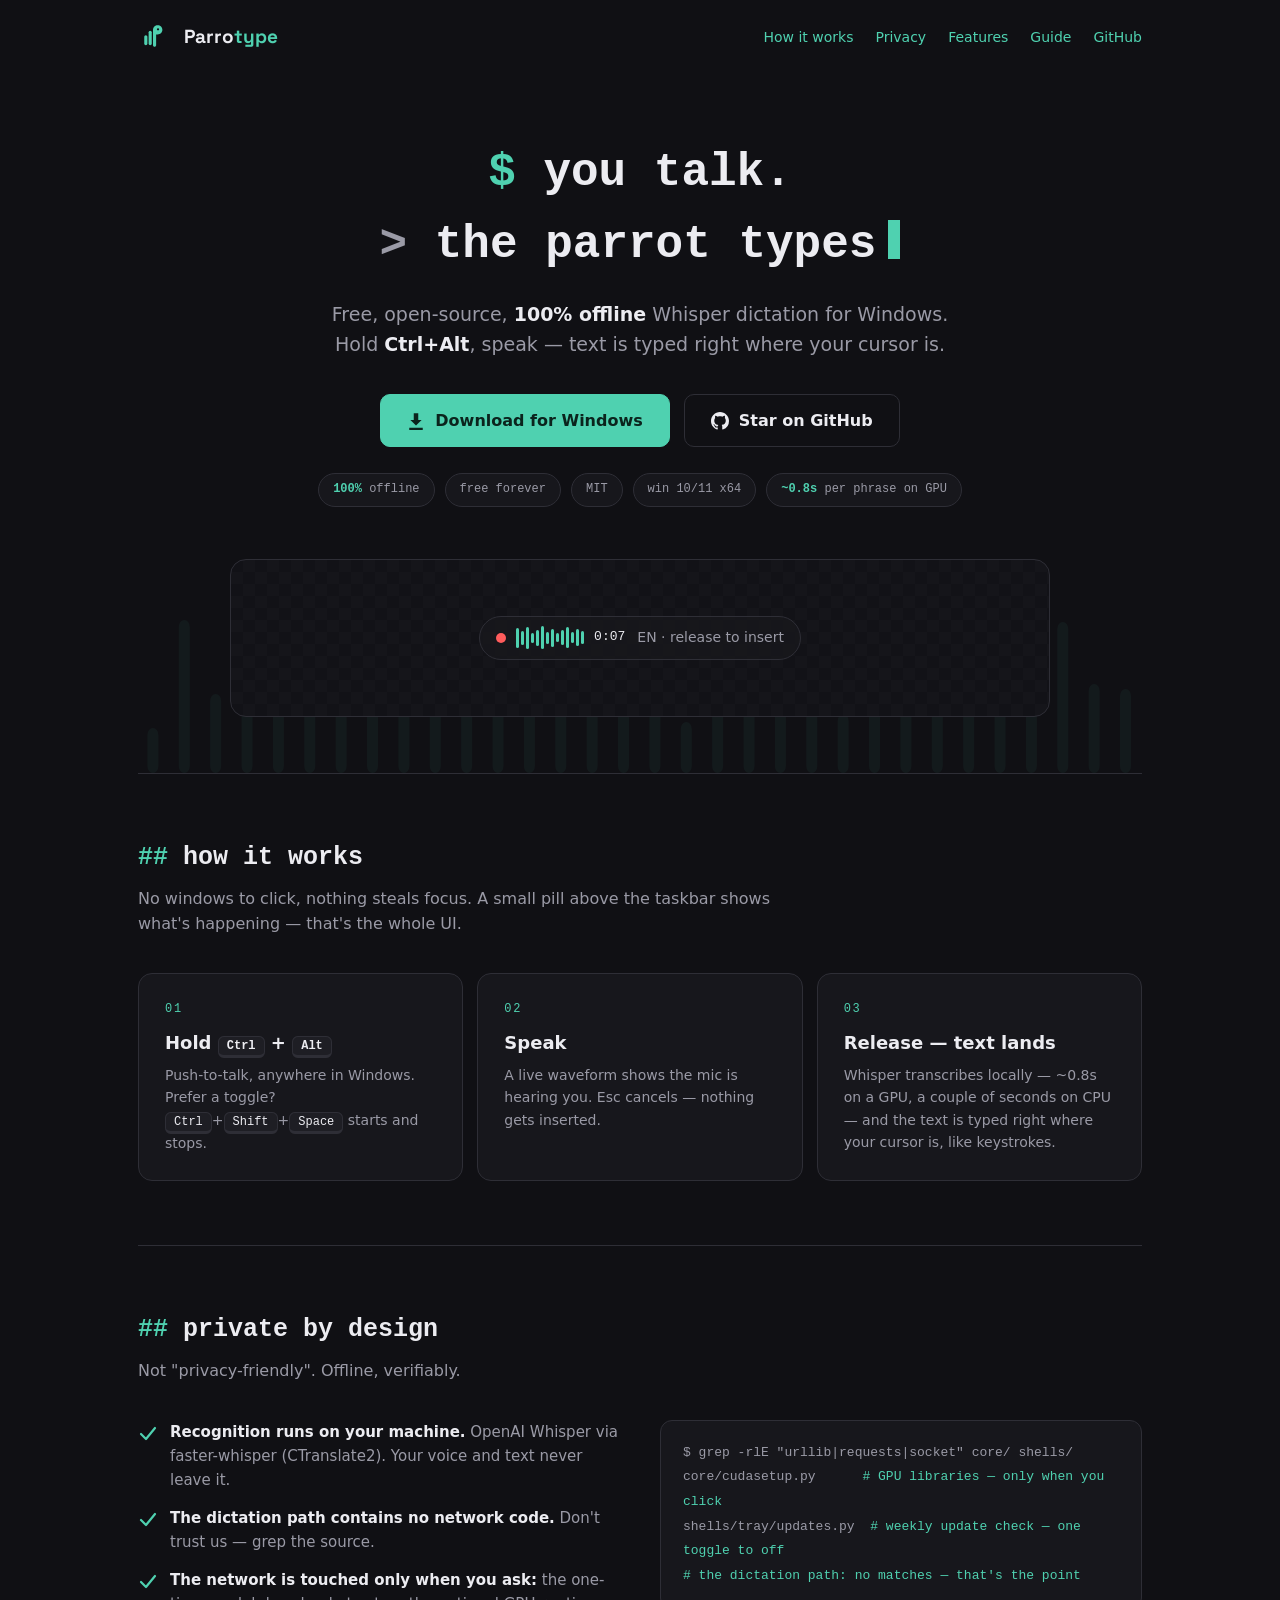
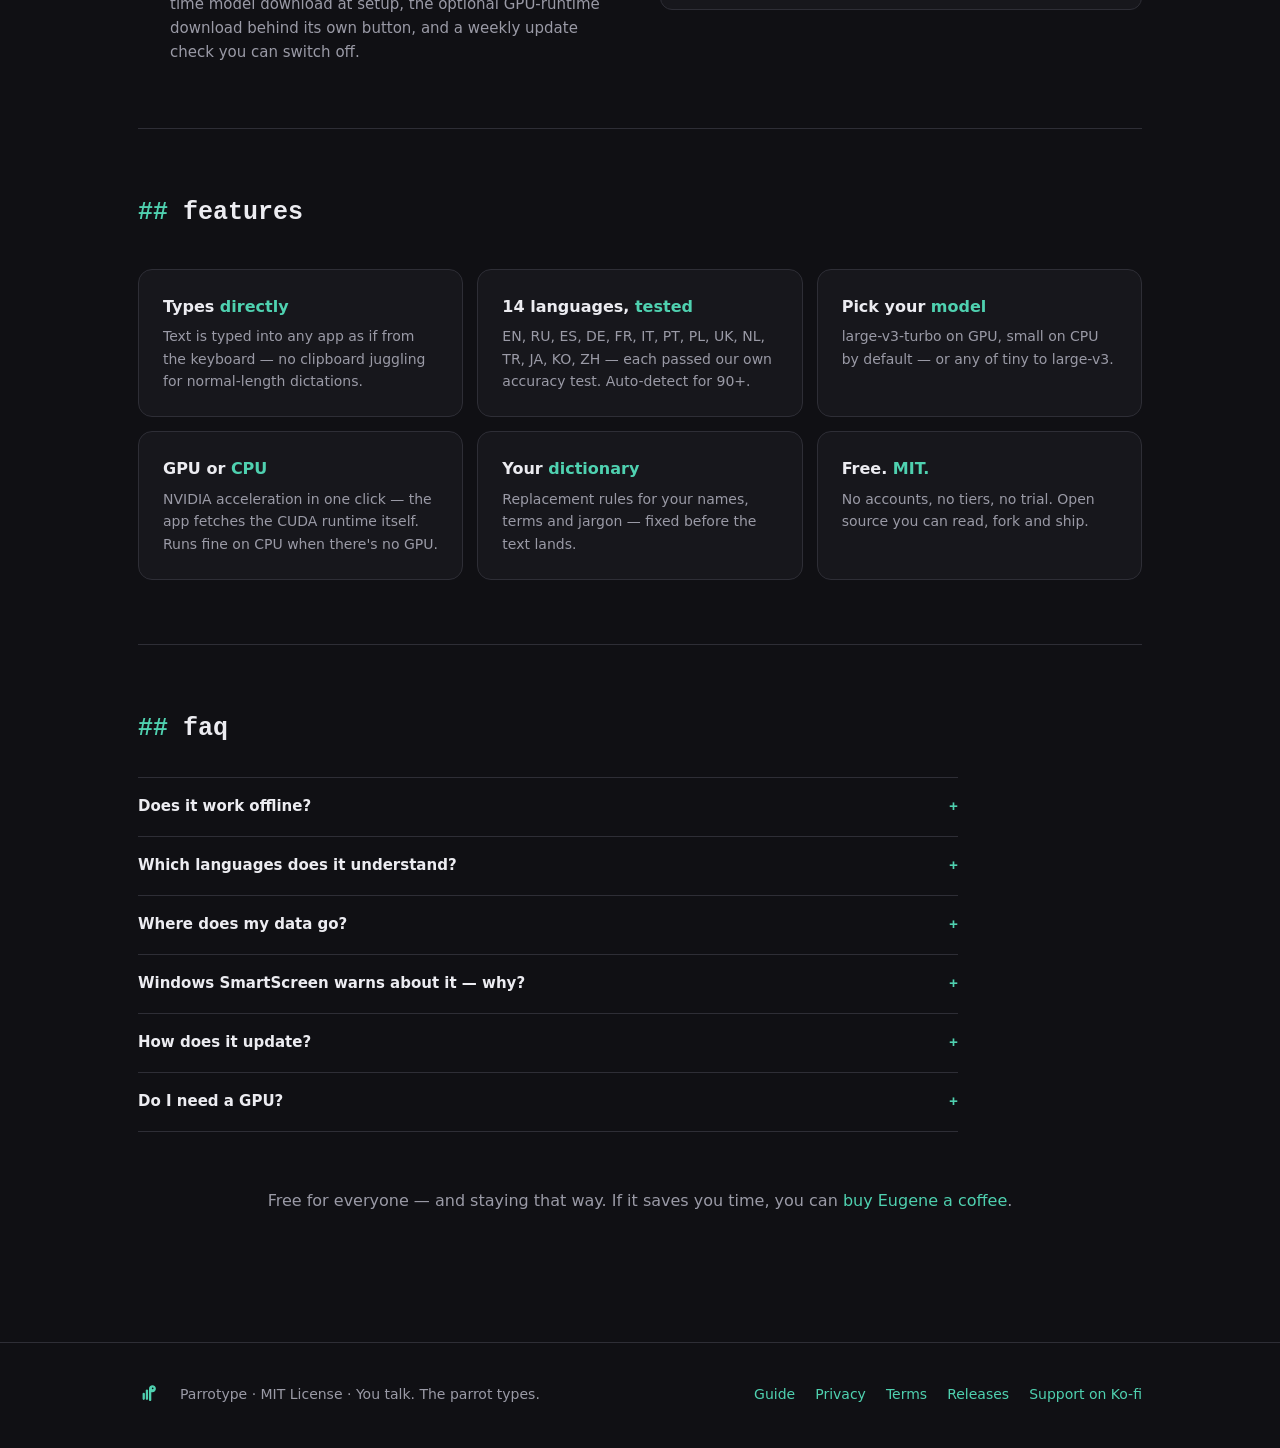
==== commit 902a02af: "docs(site): honesty pass from the release preflight - guide: GPU section updated to the in-app one-c" ====
--- a/docs/site/index.html
+++ b/docs/site/index.html
@@ -111,7 +111,7 @@
     <a class="btn p" href="https://github.com/yorxenhq/parrotype/releases"><svg width="18" height="18" viewBox="0 0 16 16" fill="currentColor" aria-hidden="true"><path d="M8 12 3 7h3V1h4v6h3L8 12Zm-6 2h12v2H2v-2Z"></path></svg>Download for Windows</a>
     <a class="btn s" href="https://github.com/yorxenhq/parrotype" rel="noopener"><svg width="18" height="18" viewBox="0 0 16 16" fill="currentColor" aria-hidden="true"><path d="M8 0C3.58 0 0 3.58 0 8c0 3.54 2.29 6.53 5.47 7.59.4.07.55-.17.55-.38 0-.19-.01-.82-.01-1.49-2.01.37-2.53-.49-2.69-.94-.09-.23-.48-.94-.82-1.13-.28-.15-.68-.52-.01-.53.63-.01 1.08.58 1.23.82.72 1.21 1.87.87 2.33.66.07-.52.28-.87.51-1.07-1.78-.2-3.64-.89-3.64-3.95 0-.87.31-1.59.82-2.15-.08-.2-.36-1.02.08-2.12 0 0 .67-.21 2.2.82.64-.18 1.32-.27 2-.27s1.36.09 2 .27c1.53-1.04 2.2-.82 2.2-.82.44 1.1.16 1.92.08 2.12.51.56.82 1.27.82 2.15 0 3.07-1.87 3.75-3.65 3.95.29.25.54.73.54 1.48 0 1.07-.01 1.93-.01 2.2 0 .21.15.46.55.38A8.01 8.01 0 0 0 16 8c0-4.42-3.58-8-8-8Z"></path></svg>Star on GitHub</a>
   </div>
-  <div class="chips"><span class="chip"><b>100%</b> offline</span><span class="chip">free forever</span><span class="chip">MIT</span><span class="chip">win 10/11 x64</span><span class="chip"><b>~0.8s</b> per phrase</span></div>
+  <div class="chips"><span class="chip"><b>100%</b> offline</span><span class="chip">free forever</span><span class="chip">MIT</span><span class="chip">win 10/11 x64</span><span class="chip"><b>~0.8s</b> per phrase on GPU</span></div>
   <div class="demo"><div class="pill"><span class="rec"></span><span class="wave"><i style="height:20px;animation-delay:0s"></i><i style="height:14px;animation-delay:.12s"></i><i style="height:22px;animation-delay:.24s"></i><i style="height:10px;animation-delay:.36s"></i><i style="height:16px;animation-delay:.48s"></i><i style="height:23px;animation-delay:.6s"></i><i style="height:12px;animation-delay:.72s"></i><i style="height:18px;animation-delay:.84s"></i><i style="height:9px;animation-delay:.96s"></i><i style="height:15px;animation-delay:.3s"></i><i style="height:21px;animation-delay:.55s"></i><i style="height:11px;animation-delay:.8s"></i><i style="height:17px;animation-delay:.2s"></i><i style="height:13px;animation-delay:.44s"></i></span><span class="timer">0:07</span><span class="hint">EN · release to insert</span></div></div>
 </div>
 
@@ -121,7 +121,7 @@
   <div class="steps">
     <div class="step"><div class="n">01</div><h3>Hold <span class="key">Ctrl</span> + <span class="key">Alt</span></h3><p>Push-to-talk, anywhere in Windows. Prefer a toggle? <span class="key">Ctrl</span>+<span class="key">Shift</span>+<span class="key">Space</span> starts and stops.</p></div>
     <div class="step"><div class="n">02</div><h3>Speak</h3><p>A live waveform shows the mic is hearing you. Esc cancels — nothing gets inserted.</p></div>
-    <div class="step"><div class="n">03</div><h3>Release — text lands</h3><p>Whisper transcribes locally in ~0.8s and the text is typed right where your cursor is. Clipboard untouched.</p></div>
+    <div class="step"><div class="n">03</div><h3>Release — text lands</h3><p>Whisper transcribes locally — ~0.8s on a GPU, a couple of seconds on CPU — and the text is typed right where your cursor is, like keystrokes.</p></div>
   </div>
 </section>
 
@@ -141,7 +141,7 @@
 <section id="features">
   <h2><span class="hh">##</span> features</h2>
   <div class="grid">
-    <div class="f"><h3>Types <span class="a">directly</span></h3><p>Text is typed into any app as if from the keyboard — your clipboard stays yours.</p></div>
+    <div class="f"><h3>Types <span class="a">directly</span></h3><p>Text is typed into any app as if from the keyboard — no clipboard juggling for normal-length dictations.</p></div>
     <div class="f"><h3>14 languages, <span class="a">tested</span></h3><p>EN, RU, ES, DE, FR, IT, PT, PL, UK, NL, TR, JA, KO, ZH — each passed our own accuracy test. Auto-detect for 90+.</p></div>
     <div class="f"><h3>Pick your <span class="a">model</span></h3><p>large-v3-turbo on GPU, small on CPU by default — or any of tiny to large-v3.</p></div>
     <div class="f"><h3>GPU or <span class="a">CPU</span></h3><p>NVIDIA acceleration in one click — the app fetches the CUDA runtime itself. Runs fine on CPU when there's no GPU.</p></div>
@@ -155,7 +155,7 @@
   <div class="faq">
     <details>
       <summary>Does it work offline?</summary>
-      <p>Yes. The model downloads once on first run — ~75 MB to ~3 GB, you pick the size. After that, recognition is fully local; airplane mode is fine. The only other network call is an optional weekly check for a new version, and you can switch it off in Settings.</p>
+      <p>Yes. The model downloads once on first run — ~75 MB to ~3 GB, you pick the size. After that, recognition is fully local; airplane mode is fine. The only other network calls are optional and yours to trigger: the GPU-runtime download behind its own button, and a weekly check for a new version you can switch off in Settings.</p>
     </details>
     <details>
       <summary>Which languages does it understand?</summary>
@@ -214,7 +214,7 @@
     {
       "@type": "Question",
       "name": "Does it work offline?",
-      "acceptedAnswer": { "@type": "Answer", "text": "Yes. The model downloads once on first run — ~75 MB to ~3 GB, you pick the size. After that, recognition is fully local; airplane mode is fine. The only other network call is an optional weekly check for a new version, and you can switch it off in Settings." }
+      "acceptedAnswer": { "@type": "Answer", "text": "Yes. The model downloads once on first run — ~75 MB to ~3 GB, you pick the size. After that, recognition is fully local; airplane mode is fine. The only other network calls are optional and yours to trigger: the GPU-runtime download behind its own button, and a weekly check for a new version you can switch off in Settings." }
     },
     {
       "@type": "Question",
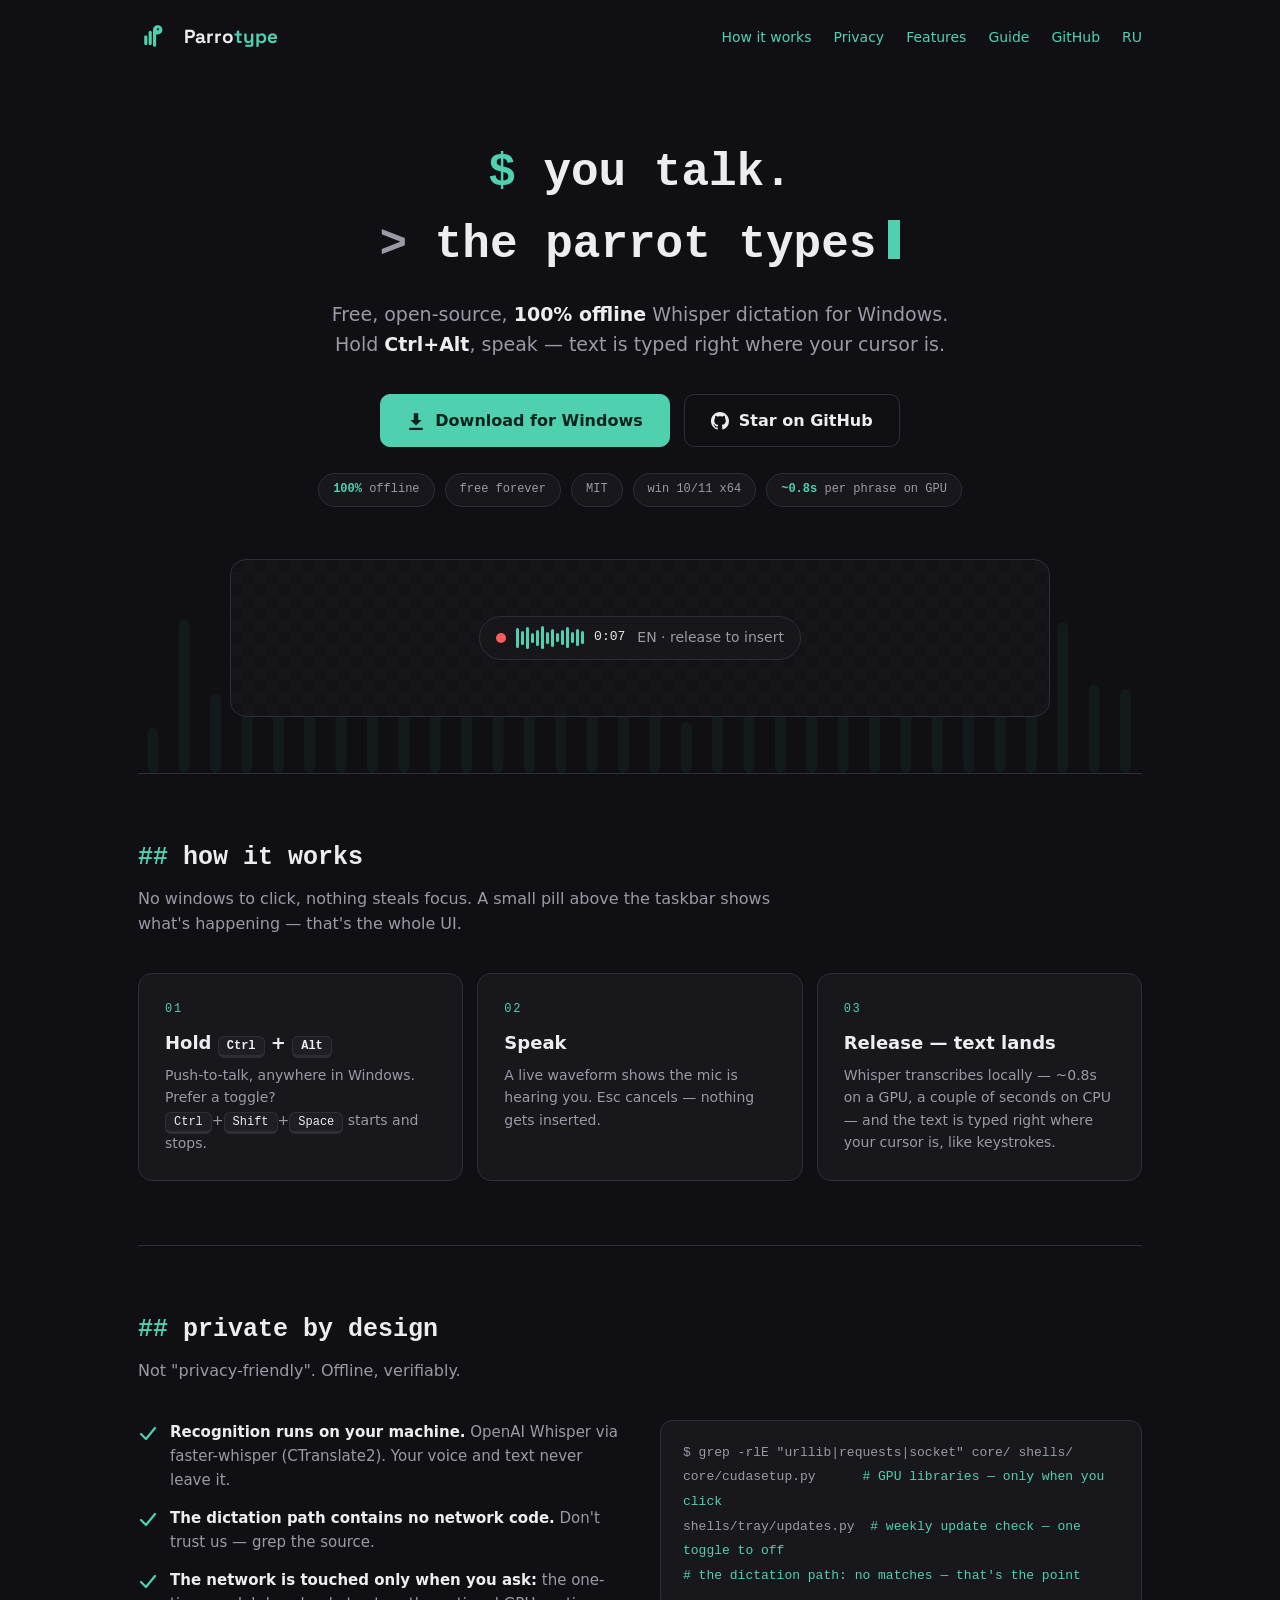
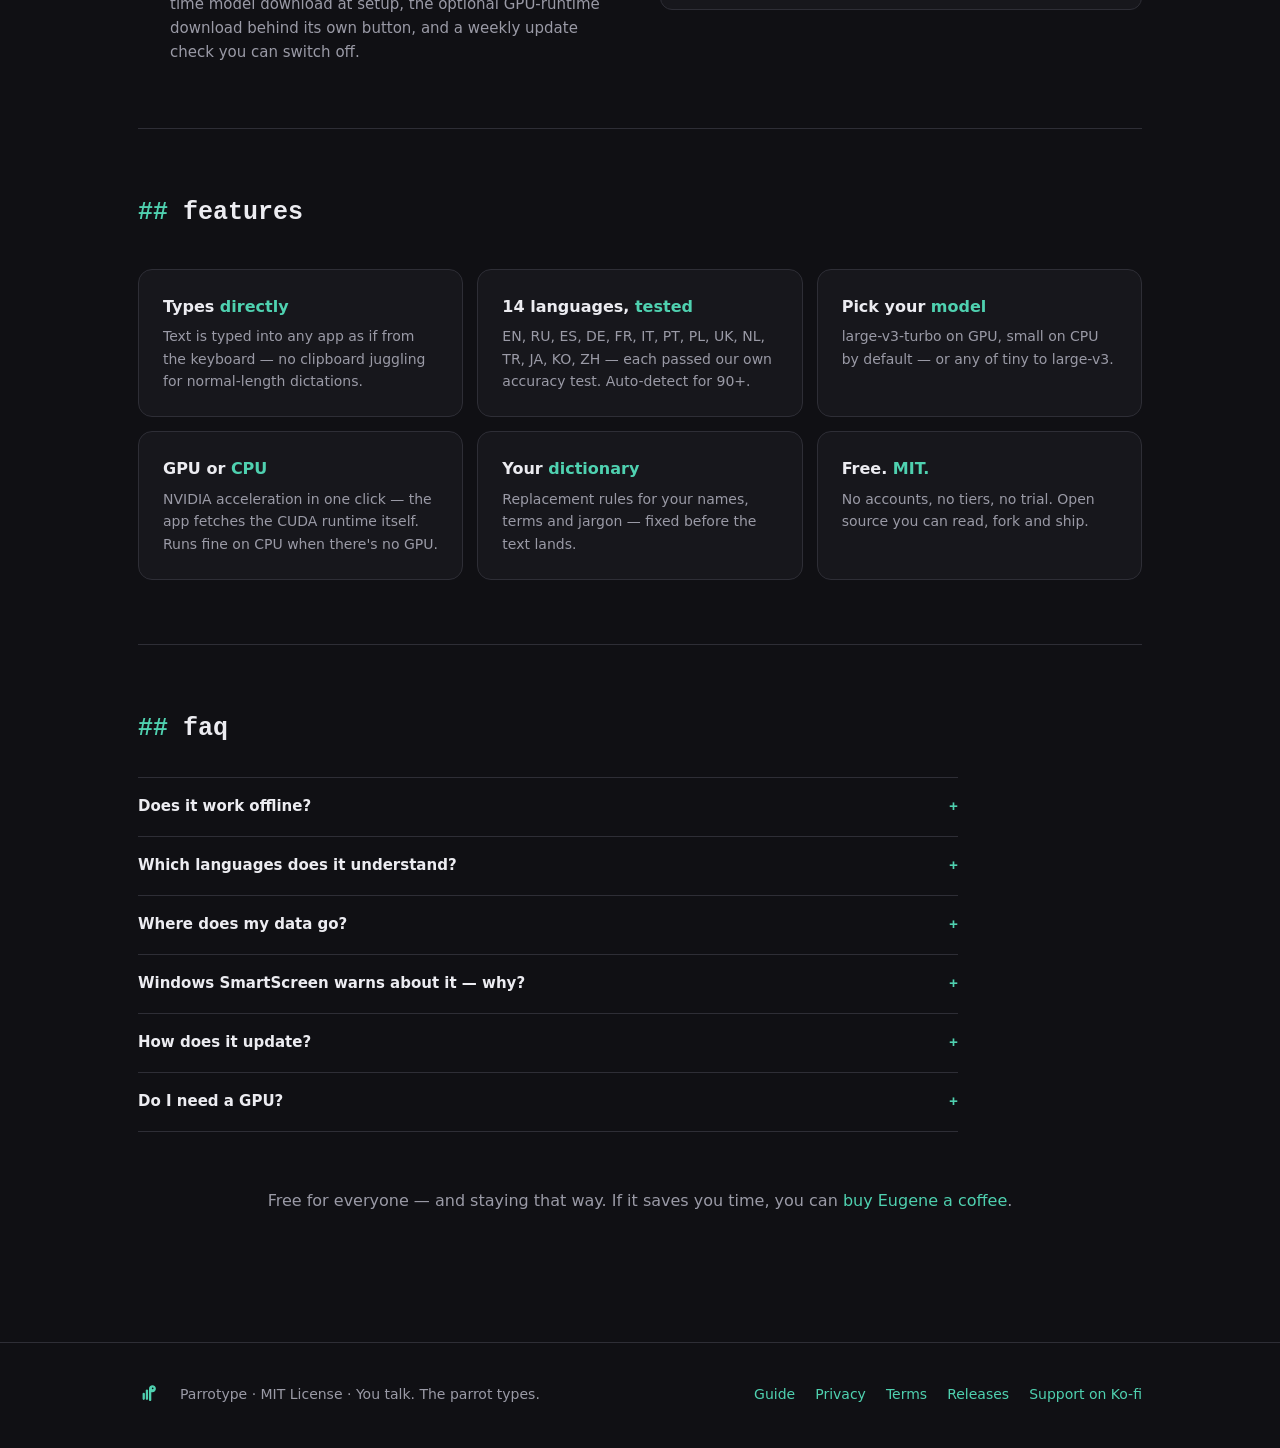
==== commit 8cd77e1d: "feat(site): Russian version + mobile nav/overflow fixes - ru.html: full living-voice Russian landing" ====
--- a/docs/site/index.html
+++ b/docs/site/index.html
@@ -8,6 +8,9 @@
 <title>Parrotype — you talk, the parrot types</title>
 <meta name="description" content="Free, open-source, 100% offline Whisper dictation for Windows. Hold Ctrl+Alt, speak — text is typed right where your cursor is.">
 <link rel="canonical" href="https://yorxenhq.github.io/parrotype/">
+<link rel="alternate" hreflang="en" href="https://yorxenhq.github.io/parrotype/">
+<link rel="alternate" hreflang="ru" href="https://yorxenhq.github.io/parrotype/ru.html">
+<link rel="alternate" hreflang="x-default" href="https://yorxenhq.github.io/parrotype/">
 <link rel="icon" type="image/svg+xml" href="favicon.svg">
 <meta property="og:type" content="website">
 <meta property="og:title" content="Parrotype — you talk, the parrot types">
@@ -93,6 +96,17 @@
 .frow{display:flex;align-items:center;gap:20px;flex-wrap:wrap;font-size:14px;color:var(--mut)}
 .frow .sp{margin-left:auto;display:flex;gap:20px;flex-wrap:wrap}
 @media(max-width:820px){.steps,.grid{grid-template-columns:1fr}.priv{grid-template-columns:1fr}}
+@media(max-width:680px){
+  nav{flex-wrap:wrap;row-gap:10px;padding:18px 0 14px}
+  nav .sp{margin-left:0;flex-basis:100%;justify-content:flex-start;gap:8px 18px;font-size:13px}
+  .hero{padding:40px 0 48px}
+  .hero h1{font-size:clamp(21px,6.2vw,46px)}
+  .cur{width:9px;margin-left:8px}
+  .demo{padding:40px 12px}
+  .frow .sp{margin-left:0;flex-basis:100%}
+}
+@media(max-width:480px){.pill .hint{display:none}.pill{font-size:13px}}
+body{overflow-x:hidden}
 </style>
 </head>
 <body>
@@ -100,7 +114,7 @@
 <nav>
   <svg width="30" height="30" viewBox="0 0 96 96" xmlns="http://www.w3.org/2000/svg" aria-hidden="true"><rect x="20" y="42" width="10" height="32" rx="5" fill="#4FD1B0"></rect><rect x="34" y="28" width="10" height="46" rx="5" fill="#4FD1B0"></rect><path d="M48 74 L48 25 C48 16 54.8 10 63 10 C71.5 10 78 16.5 78 25 C78 33.5 71.5 40 63 40 L58 40 L58 74 C58 76.8 55.8 79 53 79 C50.2 79 48 76.8 48 74 Z" fill="#4FD1B0"></path><circle cx="64" cy="23.5" r="3.6" fill="#101014"></circle></svg>
   <span class="nm sg">Parro<span class="a">type</span></span>
-  <span class="sp"><a href="#how">How it works</a><a href="#privacy">Privacy</a><a href="#features">Features</a><a href="guide.html">Guide</a><a href="https://github.com/yorxenhq/parrotype" rel="noopener">GitHub</a></span>
+  <span class="sp"><a href="#how">How it works</a><a href="#privacy">Privacy</a><a href="#features">Features</a><a href="guide.html">Guide</a><a href="https://github.com/yorxenhq/parrotype" rel="noopener">GitHub</a><a href="ru.html" lang="ru" hreflang="ru">RU</a></span>
 </nav>
 
 <div class="hero">
